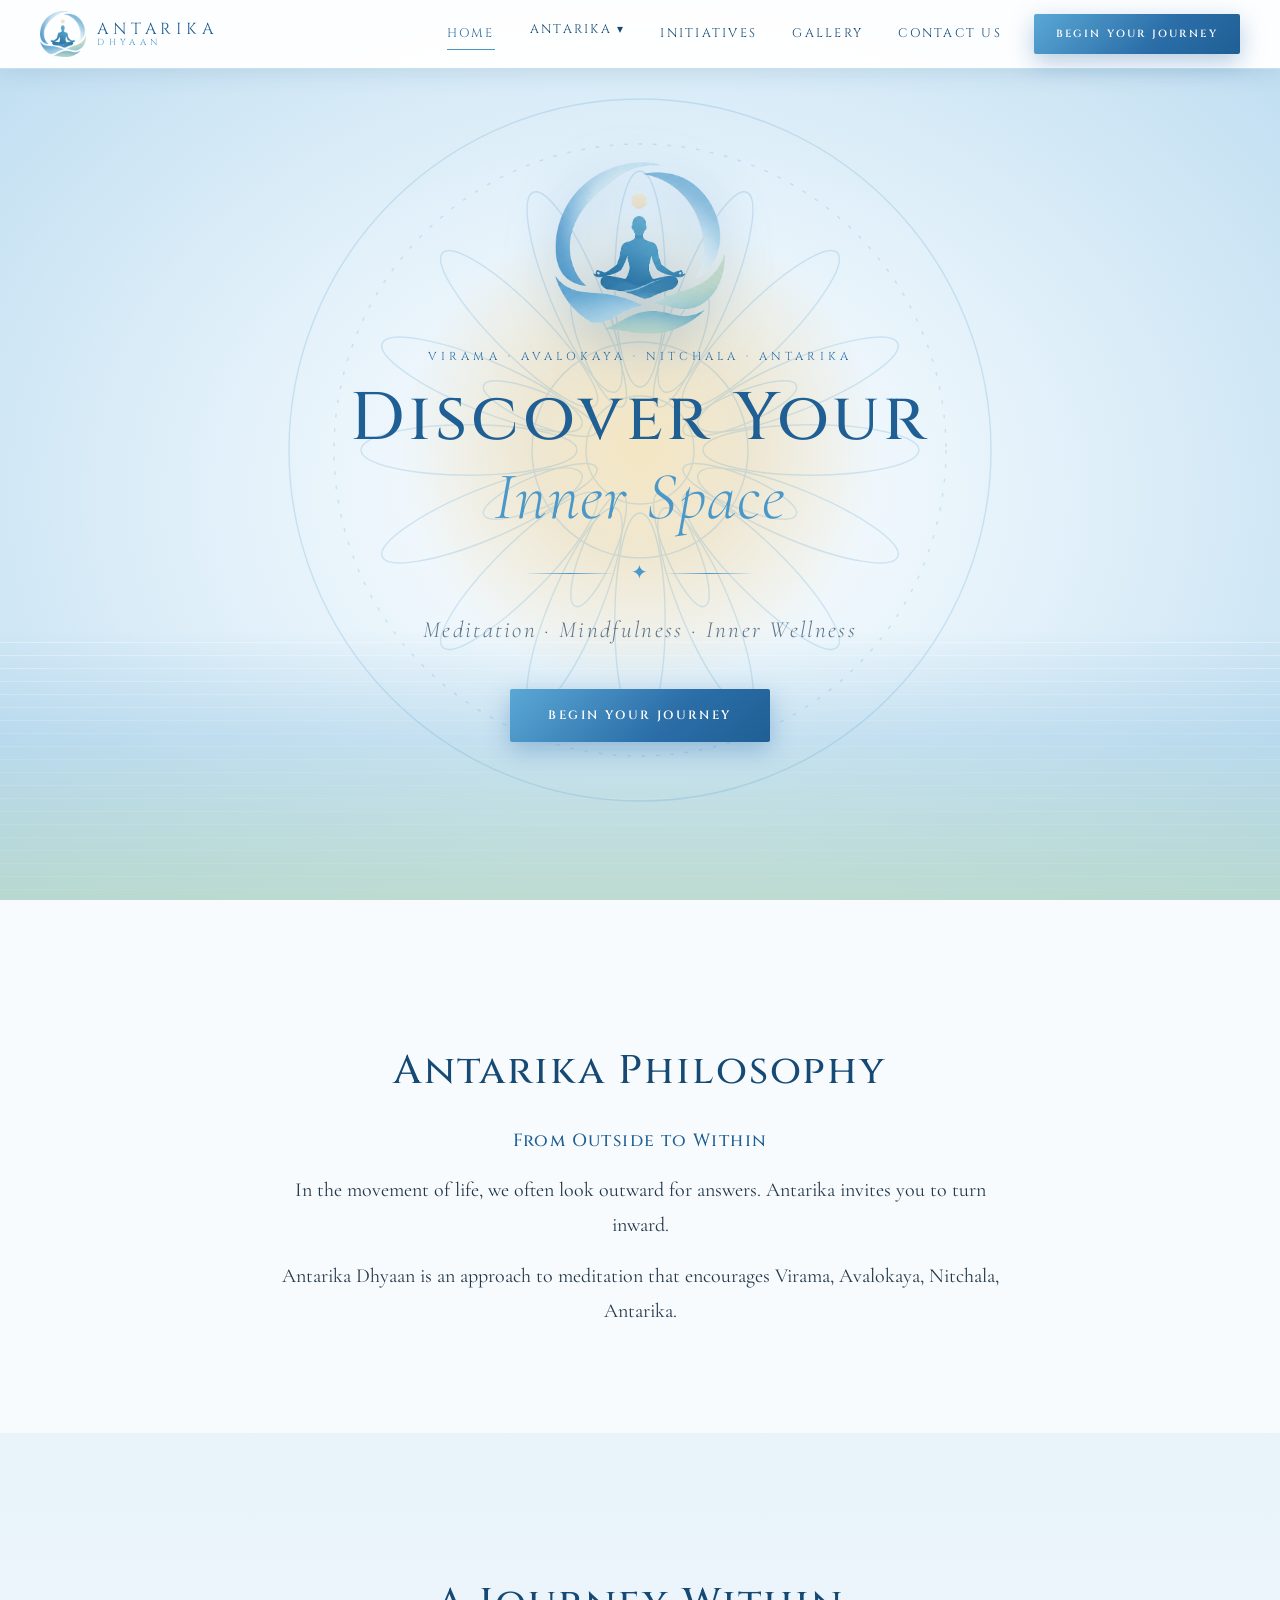
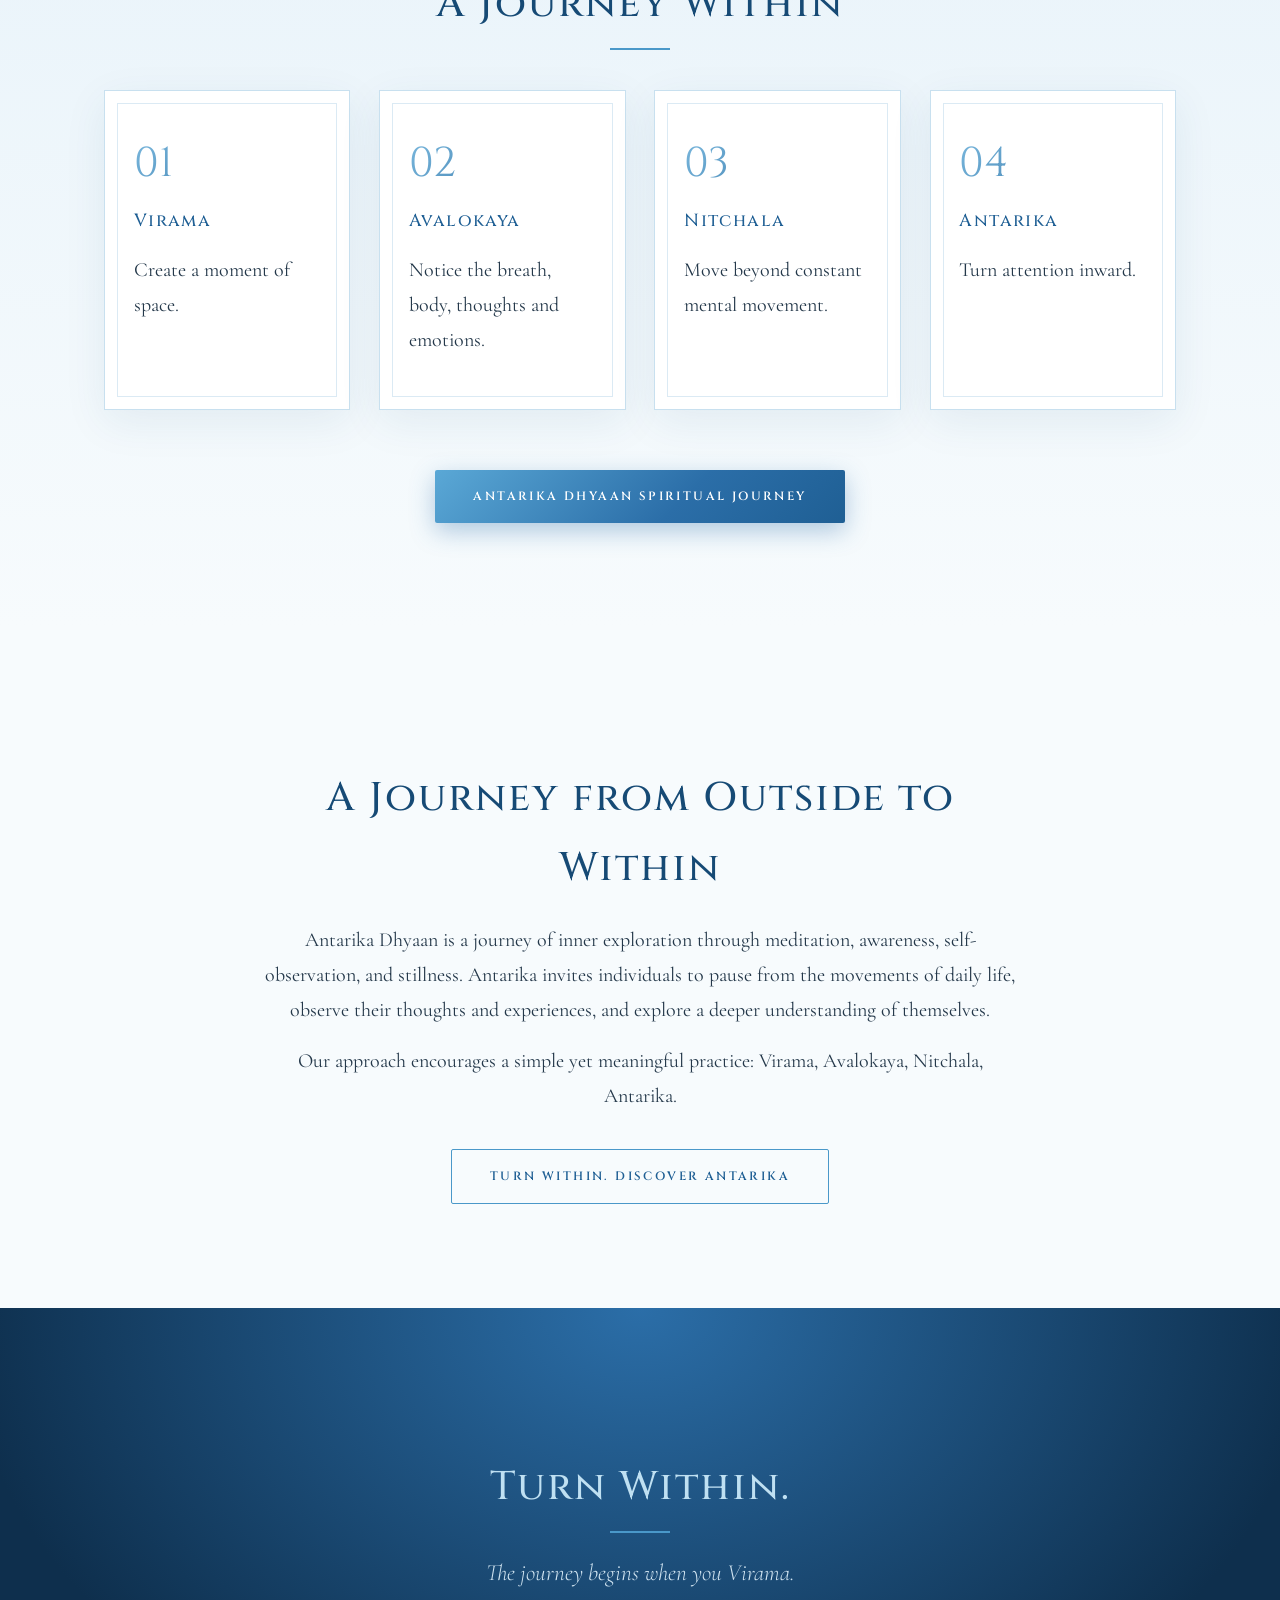
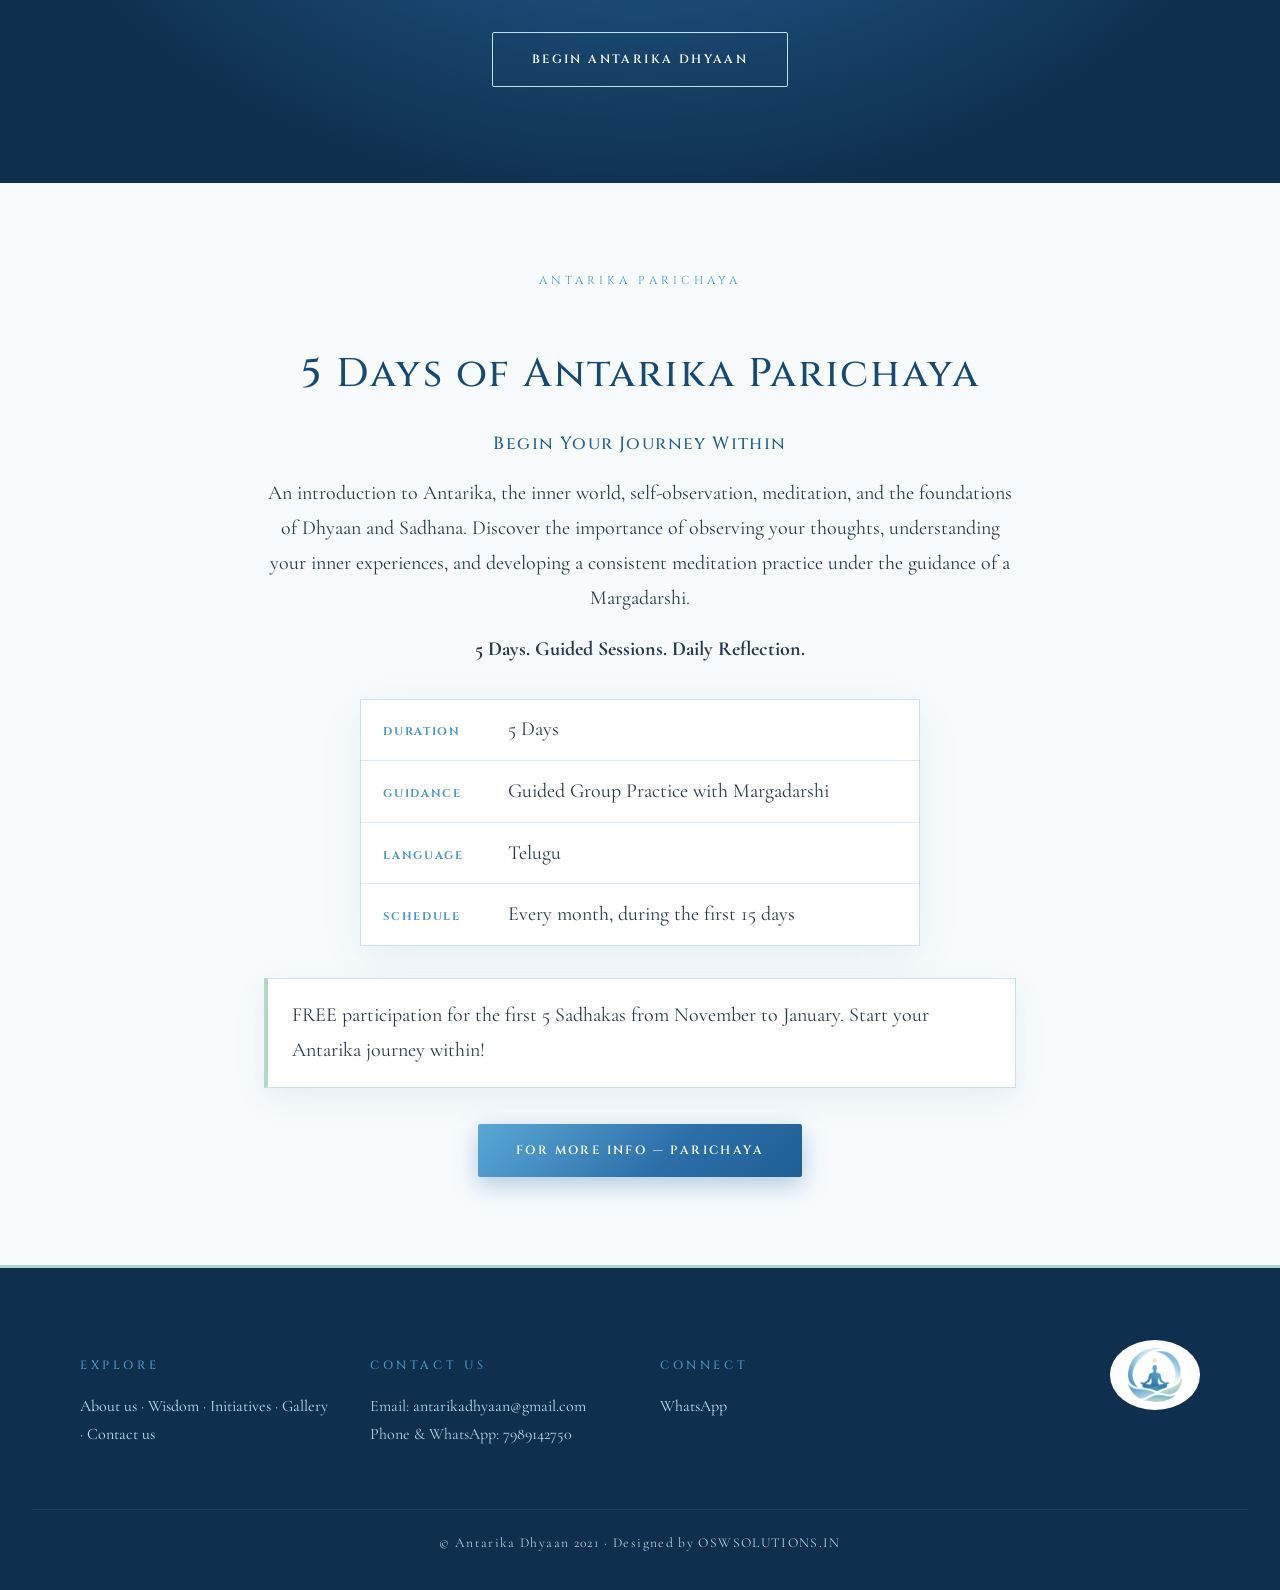
==== index.html @ 7d554361 "Add Antarika site Co-Authored-By: Claude Sonnet 5.5 <noreply@anthropic.com>" ====
<!doctype html><html lang="en"><head><meta charset="utf-8"><meta name="viewport" content="width=device-width,initial-scale=1"><title>Antarika Dhyaan — Turn Within</title><meta name="description" content="Antarika Dhyaan — a journey from outside to within through meditation, awareness and stillness."><link rel="preconnect" href="https://fonts.googleapis.com"><link href="https://fonts.googleapis.com/css2?family=Cinzel:wght@400;500;600&family=Cormorant+Garamond:ital,wght@0,300;0,400;0,500;1,400&family=Inter:wght@300;400;500&display=swap" rel="stylesheet"><link rel="stylesheet" href="style.css"><link rel="icon" type="image/png" href="logo-mark.png"></head><body class="home"><header class="site"><a class="brand" href="index.html"><img class="logo" src="logo-mark.png" alt="Antarika logo"><span>ANTARIKA<small>DHYAAN</small></span></a>
<button class="burger" aria-label="Menu" onclick="document.body.classList.toggle('open')">☰</button>
<nav><a href="index.html" class="on">Home</a><div class="dd"><a href="about.html">Antarika ▾</a><div class="menu"><a href="about.html">About us</a><a href="wisdom.html">Wisdom</a><a href="parichaya.html">Parichaya</a></div></div><a href="initiatives.html">Initiatives</a><a href="gallery.html">Gallery</a><a href="contact.html">Contact us</a></nav>
<a class="btn small" href="contact.html">Begin Your Journey</a></header><main>
<section class="hero"><div class="stars"></div><svg class="mandala" viewBox="0 0 400 400" aria-hidden="true"><g fill="none" stroke="currentColor" stroke-width=".8"><circle cx="200" cy="200" r="195"/><circle cx="200" cy="200" r="170" stroke-dasharray="2 6"/><circle cx="200" cy="200" r="60"/><circle cx="200" cy="200" r="30"/><ellipse cx="200" cy="105" rx="14" ry="60" transform="rotate(0 200 200)"/><ellipse cx="200" cy="105" rx="14" ry="60" transform="rotate(22.5 200 200)"/><ellipse cx="200" cy="105" rx="14" ry="60" transform="rotate(45 200 200)"/><ellipse cx="200" cy="105" rx="14" ry="60" transform="rotate(67.5 200 200)"/><ellipse cx="200" cy="105" rx="14" ry="60" transform="rotate(90 200 200)"/><ellipse cx="200" cy="105" rx="14" ry="60" transform="rotate(112.5 200 200)"/><ellipse cx="200" cy="105" rx="14" ry="60" transform="rotate(135 200 200)"/><ellipse cx="200" cy="105" rx="14" ry="60" transform="rotate(157.5 200 200)"/><ellipse cx="200" cy="105" rx="14" ry="60" transform="rotate(180 200 200)"/><ellipse cx="200" cy="105" rx="14" ry="60" transform="rotate(202.5 200 200)"/><ellipse cx="200" cy="105" rx="14" ry="60" transform="rotate(225 200 200)"/><ellipse cx="200" cy="105" rx="14" ry="60" transform="rotate(247.5 200 200)"/><ellipse cx="200" cy="105" rx="14" ry="60" transform="rotate(270 200 200)"/><ellipse cx="200" cy="105" rx="14" ry="60" transform="rotate(292.5 200 200)"/><ellipse cx="200" cy="105" rx="14" ry="60" transform="rotate(315 200 200)"/><ellipse cx="200" cy="105" rx="14" ry="60" transform="rotate(337.5 200 200)"/><ellipse cx="200" cy="140" rx="9" ry="34" transform="rotate(22.5 200 200)"/><ellipse cx="200" cy="140" rx="9" ry="34" transform="rotate(67.5 200 200)"/><ellipse cx="200" cy="140" rx="9" ry="34" transform="rotate(112.5 200 200)"/><ellipse cx="200" cy="140" rx="9" ry="34" transform="rotate(157.5 200 200)"/><ellipse cx="200" cy="140" rx="9" ry="34" transform="rotate(202.5 200 200)"/><ellipse cx="200" cy="140" rx="9" ry="34" transform="rotate(247.5 200 200)"/><ellipse cx="200" cy="140" rx="9" ry="34" transform="rotate(292.5 200 200)"/><ellipse cx="200" cy="140" rx="9" ry="34" transform="rotate(337.5 200 200)"/></g></svg><div class="sun"></div><div class="water"></div>
<div class="inner"><img class="hero-logo" src="logo-mark.png" alt="Antarika"><p class="eyebrow">Virama · Avalokaya · Nitchala · Antarika</p><h1>Discover Your<br><em>Inner Space</em></h1><div class="orn"><i></i><b>✦</b><i></i></div><p class="lead">Meditation · Mindfulness · Inner Wellness</p><a class="btn" href="contact.html">Begin Your Journey</a></div></section>
<section class="wrap narrow center"><h2>Antarika Philosophy</h2><h3>From Outside to Within</h3><p>In the movement of life, we often look outward for answers. Antarika invites you to turn inward.</p><p>Antarika Dhyaan is an approach to meditation that encourages Virama, Avalokaya, Nitchala, Antarika.</p></section>
<section class="band"><div class="wrap"><h2 class="center">A Journey Within</h2><div class="steps">
<div><span>01</span><h3>Virama</h3><p>Create a moment of space.</p></div><div><span>02</span><h3>Avalokaya</h3><p>Notice the breath, body, thoughts and emotions.</p></div><div><span>03</span><h3>Nitchala</h3><p>Move beyond constant mental movement.</p></div><div><span>04</span><h3>Antarika</h3><p>Turn attention inward.</p></div></div>
<p class="center"><a class="btn" href="initiatives.html">Antarika Dhyaan Spiritual Journey</a></p></div></section>
<section class="wrap narrow center"><h2>A Journey from Outside to Within</h2><p>Antarika Dhyaan is a journey of inner exploration through meditation, awareness, self-observation, and stillness. Antarika invites individuals to pause from the movements of daily life, observe their thoughts and experiences, and explore a deeper understanding of themselves.</p><p>Our approach encourages a simple yet meaningful practice: Virama, Avalokaya, Nitchala, Antarika.</p><p><a class="btn ghost" href="about.html">Turn Within. Discover Antarika</a></p></section>
<section class="band dark center"><div class="wrap narrow"><h2>Turn Within.</h2><p class="lead">The journey begins when you Virama.</p><a class="btn light" href="initiatives.html">Begin Antarika Dhyaan</a></div></section>
<section class="wrap narrow center"><p class="eyebrow">Antarika Parichaya</p><h2>5 Days of Antarika Parichaya</h2><h3>Begin Your Journey Within</h3><p>An introduction to Antarika, the inner world, self-observation, meditation, and the foundations of Dhyaan and Sadhana. Discover the importance of observing your thoughts, understanding your inner experiences, and developing a consistent meditation practice under the guidance of a Margadarshi.</p>
<p><strong>5 Days. Guided Sessions. Daily Reflection.</strong></p>
<ul class="facts"><li><b>Duration</b> 5 Days</li><li><b>Guidance</b> Guided Group Practice with Margadarshi</li><li><b>Language</b> Telugu</li><li><b>Schedule</b> Every month, during the first 15 days</li></ul>
<p class="note">FREE participation for the first 5 Sadhakas from November to January. Start your Antarika journey within!</p><a class="btn" href="parichaya.html">For more info — Parichaya</a></section></main><footer><div class="fcols"><div><h4>Explore</h4><p><a href="about.html">About us</a> · <a href="wisdom.html">Wisdom</a> · <a href="initiatives.html">Initiatives</a> · <a href="gallery.html">Gallery</a> · <a href="contact.html">Contact us</a></p></div>
<div><h4>Contact us</h4><p>Email: <a href="mailto:antarikadhyaan@gmail.com">antarikadhyaan@gmail.com</a><br>Phone &amp; WhatsApp: <a href="tel:+917989142750">7989142750</a></p></div>
<div><h4>Connect</h4><p><a href="https://wa.me/917989142750" target="_blank" rel="noopener">WhatsApp</a></p></div>
<div class="flogo"><img class="logo" src="logo-mark.png" alt="Antarika logo"></div></div>
<p class="copy">© Antarika Dhyaan 2021 · Designed by OSWSOLUTIONS.IN</p></footer><script>const io=new IntersectionObserver(e=>e.forEach(x=>{if(x.isIntersecting){x.target.classList.add("in");io.unobserve(x.target)}}),{threshold:.12});document.querySelectorAll("main section:not(.hero):not(.banner) > *, .wrap > .cards > div, .steps > div, .cards > div").forEach((el,i)=>{el.classList.add("rv");io.observe(el)});addEventListener("scroll",()=>document.body.classList.toggle("scrolled",scrollY>40),{passive:true});</script></body></html>
---- style.css ----
:root{--night:#0e2f4d;--indigo:#164a75;--plum:#2b6ea8;--gold:#4a98c9;--gold2:#bfe0f2;--cream:#f7fbfd;--paper:#e8f3fa;--ink:#24384a;--mute:#5d7487;--line:rgba(74,152,201,.3)}
*{box-sizing:border-box}html{scroll-behavior:smooth}
body{margin:0;font-family:'Cormorant Garamond',Georgia,serif;font-size:20px;line-height:1.75;color:var(--ink);background:var(--cream)}
h1,h2,h3,h4,.eyebrow,.btn,nav,.brand,label,.stage,footer h4{font-family:'Cinzel',Georgia,serif}
h1{font-size:clamp(2.2rem,5.5vw,4.2rem);font-weight:500;letter-spacing:.06em;line-height:1.15;margin:.2em 0 .3em}
h1 em{font-family:'Cormorant Garamond',serif;font-style:italic;font-weight:300;color:var(--gold2);letter-spacing:.02em}
h2{font-size:clamp(1.6rem,3.5vw,2.5rem);font-weight:500;letter-spacing:.05em;margin:1.2em 0 .5em;color:var(--indigo)}
h3{font-size:1.1rem;font-weight:500;letter-spacing:.08em;color:#1f5f94;margin:.4em 0}
a{color:#1f5f94}p{margin:.8em 0}
.wrap{max-width:1120px;margin:0 auto;padding:5.5rem 1.5rem}.narrow{max-width:800px}.center{text-align:center}
.band{background:linear-gradient(180deg,var(--paper),var(--cream))}
.dark{background:radial-gradient(ellipse at 50% 0,var(--plum),var(--night) 70%);color:#e3f0f8;position:relative;overflow:hidden}
.dark h2{color:var(--gold2)}.dark a:not(.btn){color:var(--gold2)}
.eyebrow{text-transform:uppercase;letter-spacing:.35em;font-size:.72rem;color:var(--gold);margin:0}
.lead{font-size:1.45rem;font-weight:300;font-style:italic;color:var(--mute)}.dark .lead{color:#cfe3f0}
.note{background:#fff;padding:1.2rem 1.5rem;border:1px solid var(--line);border-left:4px solid var(--gold);text-align:left;box-shadow:0 10px 30px rgba(22,74,117,.08)}
.mantra{text-align:center;font-size:1.8rem;font-style:italic;color:#1f5f94;margin:2.5rem 0;position:relative}
.mantra:before,.mantra:after{content:"";display:block;width:80px;height:1px;background:var(--gold);margin:1rem auto}
.orn{display:flex;align-items:center;justify-content:center;gap:1rem;color:var(--gold);margin:1.2rem 0}.orn i{width:90px;height:1px;background:linear-gradient(90deg,transparent,var(--gold),transparent)}.orn b{font-weight:400}
/* header */
header.site{position:fixed;top:0;left:0;right:0;z-index:20;display:flex;align-items:center;gap:2rem;padding:1.2rem 2.5rem;background:linear-gradient(rgba(14,47,77,.85),transparent);transition:.3s}
body.scrolled header.site{background:rgba(14,47,77,.96);padding:.7rem 2.5rem;box-shadow:0 4px 30px rgba(0,0,0,.3);border-bottom:1px solid var(--line)}
.brand{display:flex;align-items:center;gap:.7rem;text-decoration:none;color:var(--gold2);letter-spacing:.3em;font-size:1rem;line-height:1.1}.brand small{display:block;font-size:.55rem;letter-spacing:.5em;color:var(--gold)}
.logo{width:40px;height:40px;color:var(--gold)}
header nav{display:flex;gap:2.2rem;margin-left:auto;font-size:.78rem}
header nav a{color:#e3f0f8;text-decoration:none;letter-spacing:.18em;text-transform:uppercase;padding:.3rem 0;position:relative}
header nav>a:after,.dd>a:after{content:"";position:absolute;left:0;bottom:0;width:0;height:1px;background:var(--gold);transition:.3s}
header nav a:hover:after,header nav a.on:after{width:100%}header nav a:hover,header nav a.on{color:var(--gold2)}
.dd{position:relative}.dd .menu{display:none;position:absolute;top:100%;left:-1.2rem;background:rgba(14,47,77,.97);border:1px solid var(--line);padding:.8rem 1.4rem;min-width:180px}
.dd:hover .menu{display:block}.dd .menu a{display:block;padding:.45rem 0}
.burger{display:none;margin-left:auto;background:none;border:0;font-size:1.7rem;cursor:pointer;color:var(--gold)}
.btn{display:inline-block;background:linear-gradient(135deg,var(--gold2),var(--gold) 55%,#2b6ea8);color:var(--night)!important;padding:1rem 2.4rem;text-decoration:none;letter-spacing:.2em;text-transform:uppercase;font-size:.75rem;font-weight:600;border:0;cursor:pointer;margin-top:1.2rem;border-radius:2px;box-shadow:0 8px 25px rgba(74,152,201,.3);transition:.3s}
.btn:hover{transform:translateY(-3px);box-shadow:0 14px 35px rgba(74,152,201,.5)}.btn.small{padding:.7rem 1.4rem;margin:0;font-size:.65rem}
.btn.ghost{background:transparent;color:#1f5f94!important;border:1px solid var(--gold);box-shadow:none}.btn.ghost:hover{background:var(--gold);color:var(--night)!important}
.btn.light{background:transparent;color:var(--gold2)!important;border:1px solid var(--gold2);box-shadow:none}.btn.light:hover{background:var(--gold2);color:var(--night)!important}
/* hero + banner */
.hero,.banner{position:relative;overflow:hidden;color:#ffffff;text-align:center;background:radial-gradient(ellipse at 50% 70%,#2b6ea8 0,var(--indigo) 40%,var(--night) 85%)}
.hero{min-height:100vh;display:flex;align-items:center;justify-content:center}
.banner{padding:11rem 1.5rem 5rem}
.mandala{position:absolute;left:50%;top:50%;width:min(900px,140vw);margin:calc(min(900px,140vw)/-2) 0 0 calc(min(900px,140vw)/-2);color:var(--gold);opacity:.22;animation:spin 140s linear infinite}
.hero .mandala{top:46%;z-index:1}.hero .sun,.hero .water{z-index:0}.hero .sil{z-index:2}.hero .inner{z-index:3}.banner .mandala{width:640px;margin:-320px 0 0 -320px;opacity:.18}
@keyframes spin{to{transform:rotate(360deg)}}
.stars{position:absolute;inset:0;background-image:radial-gradient(1.5px 1.5px at 12% 20%,#fff,transparent),radial-gradient(1px 1px at 30% 70%,#fff9,transparent),radial-gradient(1.5px 1.5px at 55% 12%,#fff,transparent),radial-gradient(1px 1px at 72% 35%,#fff9,transparent),radial-gradient(1.5px 1.5px at 88% 62%,#fff,transparent),radial-gradient(1px 1px at 20% 45%,#fff8,transparent),radial-gradient(1px 1px at 92% 15%,#fff,transparent),radial-gradient(1px 1px at 45% 85%,#fff8,transparent),radial-gradient(1.5px 1.5px at 8% 82%,#fff9,transparent);animation:tw 5s ease-in-out infinite alternate}
@keyframes tw{from{opacity:.4}to{opacity:1}}
.sun{position:absolute;left:50%;top:60%;width:520px;height:520px;margin-left:-260px;border-radius:50%;background:radial-gradient(circle,#ffe2a0 0,#f0a64a 22%,rgba(217,120,60,.35) 45%,transparent 68%);animation:pulse 7s ease-in-out infinite alternate}
@keyframes pulse{from{transform:scale(.92);opacity:.8}to{transform:scale(1.08);opacity:1}}
.water{position:absolute;inset:70% 0 0;background:linear-gradient(transparent,#0e2f4dcc 85%),repeating-linear-gradient(#0000 0 12px,#f3d58a22 12px 13px);}
.sil{position:absolute;left:50%;bottom:20%;width:170px;margin-left:-85px;fill:var(--night);filter:drop-shadow(0 0 25px rgba(243,213,138,.5))}
.hero .inner{position:relative;padding:6rem 1.5rem 12rem;max-width:900px;animation:rise 1.4s ease both}
@keyframes rise{from{opacity:0;transform:translateY(30px)}to{opacity:1;transform:none}}
.hero .eyebrow{color:var(--gold2)}.hero .lead{color:#e6d8b8;letter-spacing:.1em}
.binner{position:relative;max-width:850px;margin:0 auto;animation:rise 1s ease both}.banner h1{color:var(--gold2)}
/* sections */
.steps,.cards{display:grid;gap:1.8rem;margin:2.5rem 0}.steps{grid-template-columns:repeat(auto-fit,minmax(220px,1fr))}
.steps>div,.cards>div{position:relative;background:#fff;padding:2.2rem 1.8rem;border:1px solid var(--line);text-align:left;box-shadow:0 12px 40px rgba(22,74,117,.08);transition:.4s}
.steps>div:before,.cards>div:before{content:"";position:absolute;left:12px;top:12px;right:12px;bottom:12px;border:1px solid rgba(74,152,201,.2);pointer-events:none}
.steps>div:hover,.cards>div:hover{transform:translateY(-8px);box-shadow:0 22px 50px rgba(22,74,117,.18);border-color:var(--gold)}
.steps span,.cards span{font-family:'Cinzel',serif;font-size:2.6rem;font-weight:400;background:linear-gradient(135deg,var(--gold2),#2b6ea8);-webkit-background-clip:text;background-clip:text;color:transparent}
.steps span{display:block}
.cards.three{grid-template-columns:repeat(auto-fit,minmax(280px,1fr))}
.stage{display:block;font-size:.7rem!important;letter-spacing:.25em;text-transform:uppercase;color:var(--gold)!important;background:none!important;-webkit-text-fill-color:currentColor;font-weight:500!important}
.sub{color:var(--mute);font-style:italic;margin-top:0}.sched{font-size:.95rem;color:#1f5f94;border-top:1px solid var(--line);padding-top:.8rem}
.facts{list-style:none;padding:0;text-align:left;max-width:560px;margin:2rem auto;background:#fff;border:1px solid var(--line);box-shadow:0 12px 40px rgba(22,74,117,.08)}
.facts li{padding:.8rem 1.4rem;border-bottom:1px solid rgba(74,152,201,.2)}.facts li:last-child{border:0}
.facts b{display:inline-block;min-width:120px;font-family:'Cinzel',serif;font-size:.7rem;text-transform:uppercase;letter-spacing:.15em;color:var(--gold)}
.dark h2:after,.band>.wrap>h2:after{content:"";display:block;width:60px;height:2px;background:var(--gold);margin:.6rem auto 0}
.dark .wrap{padding:6rem 1.5rem}
/* form */
form{margin-top:2.5rem;display:grid;gap:1.3rem;background:#fff;padding:2.5rem;border:1px solid var(--line);box-shadow:0 20px 60px rgba(22,74,117,.12)}
label{display:grid;gap:.4rem;font-size:.7rem;letter-spacing:.2em;text-transform:uppercase;color:#1f5f94}
input,select{font:inherit;font-size:1.1rem;padding:.8rem 1rem;border:1px solid #cfe0ec;background:var(--cream);color:var(--ink);transition:.3s}
input:focus,select:focus{outline:0;border-color:var(--gold);box-shadow:0 0 0 3px rgba(74,152,201,.25)}
/* footer */
footer{background:var(--night);color:#b9d3e4;padding:4.5rem 2rem 1.5rem;font-size:1rem;border-top:2px solid var(--gold)}
footer a{color:var(--gold2);text-decoration:none}footer a:hover{text-decoration:underline}footer h4{color:var(--gold);letter-spacing:.3em;text-transform:uppercase;font-weight:500;font-size:.75rem}
.fcols{max-width:1120px;margin:0 auto;display:grid;grid-template-columns:repeat(auto-fit,minmax(210px,1fr));gap:2.5rem}
.flogo{text-align:right}.flogo .logo{width:70px;height:70px}
.copy{text-align:center;margin-top:3rem;border-top:1px solid rgba(74,152,201,.2);padding-top:1.3rem;font-size:.85rem;letter-spacing:.1em}
/* reveal */
.rv{opacity:0;transform:translateY(28px);transition:opacity .9s ease,transform .9s ease}.rv.in{opacity:1;transform:none}
.steps>div.rv:nth-child(2),.cards>div.rv:nth-child(2){transition-delay:.12s}.steps>div.rv:nth-child(3),.cards>div.rv:nth-child(3){transition-delay:.24s}.steps>div.rv:nth-child(4){transition-delay:.36s}
@media(prefers-reduced-motion:reduce){.rv{opacity:1;transform:none;transition:none}.mandala,.sun,.stars{animation:none}}
@media(max-width:900px){
 body{font-size:18px}header.site,body.scrolled header.site{flex-wrap:wrap;padding:.8rem 1.2rem}.burger{display:block}
 header nav,header .btn.small{display:none;width:100%}
 body.open header.site{background:rgba(14,47,77,.98)}
 body.open header nav{display:flex;flex-direction:column;gap:.7rem;margin:0;padding:1rem 0}body.open header .btn.small{display:inline-block;width:auto}
 .dd .menu{display:block;position:static;border:0;padding:0 0 0 1rem;background:none}
 .flogo{text-align:left}.wrap{padding:4rem 1.2rem}.sun{width:360px;height:360px;margin-left:-180px}.banner{padding:9rem 1.2rem 3.5rem}
}

/* logo-colour theme overrides */
header.site,body.scrolled header.site{background:rgba(255,255,255,.96);box-shadow:0 2px 24px rgba(22,74,117,.12);padding:.7rem 2.5rem;border-bottom:1px solid var(--line)}
header nav a{color:var(--indigo)}header nav a:hover,header nav a.on{color:#2b6ea8}
.brand{color:#1f5f94}.brand small{color:#4a98c9}.logo{width:46px;height:auto;max-height:46px;object-fit:contain}
.dd .menu{background:#fff}
.btn{color:#fff!important;background:linear-gradient(135deg,#5aa8d6,#2b6ea8 60%,#1f5f94);box-shadow:0 8px 25px rgba(43,110,168,.35)}
.btn.ghost{color:#1f5f94!important;background:transparent}.btn.ghost:hover{background:#2b6ea8;color:#fff!important}
.btn.light{color:#fff!important}.btn.light:hover{background:#fff;color:#164a75!important}
.hero{background:radial-gradient(ellipse at 50% 55%,#ffffff 0,#e3f1fa 45%,#bcdcf0 100%);color:var(--indigo)}
.hero .mandala{color:#4a98c9;opacity:.2}.hero .stars{display:none}
.hero .sun{background:radial-gradient(circle,#f3e6c4 0,rgba(232,217,180,.6) 30%,transparent 65%);top:52%}
.hero .water{background:linear-gradient(transparent,rgba(169,209,232,.55) 40%,rgba(180,214,196,.75)),repeating-linear-gradient(#0000 0 12px,#ffffff66 12px 13px)}
.hero .eyebrow{color:#2b6ea8}.hero h1{color:#1f5f94}.hero h1 em{color:#4a98c9}.hero .lead{color:#5d7487}
.hero-logo{position:relative;width:170px;height:auto;margin-bottom:.5rem;filter:drop-shadow(0 10px 25px rgba(43,110,168,.3))}
.hero .inner{padding:9rem 1.5rem 11rem}
.hero .btn{color:#fff!important}
.banner{background:radial-gradient(ellipse at 50% 80%,#2b6ea8 0,#164a75 45%,#0e2f4d 90%)}
.banner .eyebrow,.banner h1{color:#fff}.banner .orn{color:#bfe0f2}
.dark{background:radial-gradient(ellipse at 50% 0,#2b6ea8,#0e2f4d 75%)}
.sched{color:#1f5f94}
.note{border-left-color:#b4d6c4}
.flogo .logo{width:90px;max-height:90px;background:#fff;border-radius:50%;padding:8px}
footer{border-top:3px solid #b4d6c4}
.steps span,.cards span{background:linear-gradient(135deg,#7dbbe0,#1f5f94);-webkit-background-clip:text;background-clip:text}
@media(max-width:900px){header.site,body.scrolled header.site{padding:.6rem 1.2rem}body.open header.site{background:#fff}.hero-logo{width:130px}.hero .inner{padding-top:7rem}}

/* hero layout fix */
.hero{padding-top:84px}
.hero .mandala{width:min(720px,120vw);margin:0;left:50%;top:50%;transform:translate(-50%,-50%);animation:none}
.hero .mandala g{transform-origin:200px 200px;animation:spin 140s linear infinite}
.hero .sun{top:50%;margin-top:-260px}
.hero .inner{padding:3rem 1.5rem 8rem}
.hero-logo{display:block;margin:0 auto .8rem}
.banner .mandala{animation:none;left:50%;top:50%;margin:0;transform:translate(-50%,-50%)}
.banner .mandala g{transform-origin:200px 200px;animation:spin 140s linear infinite}
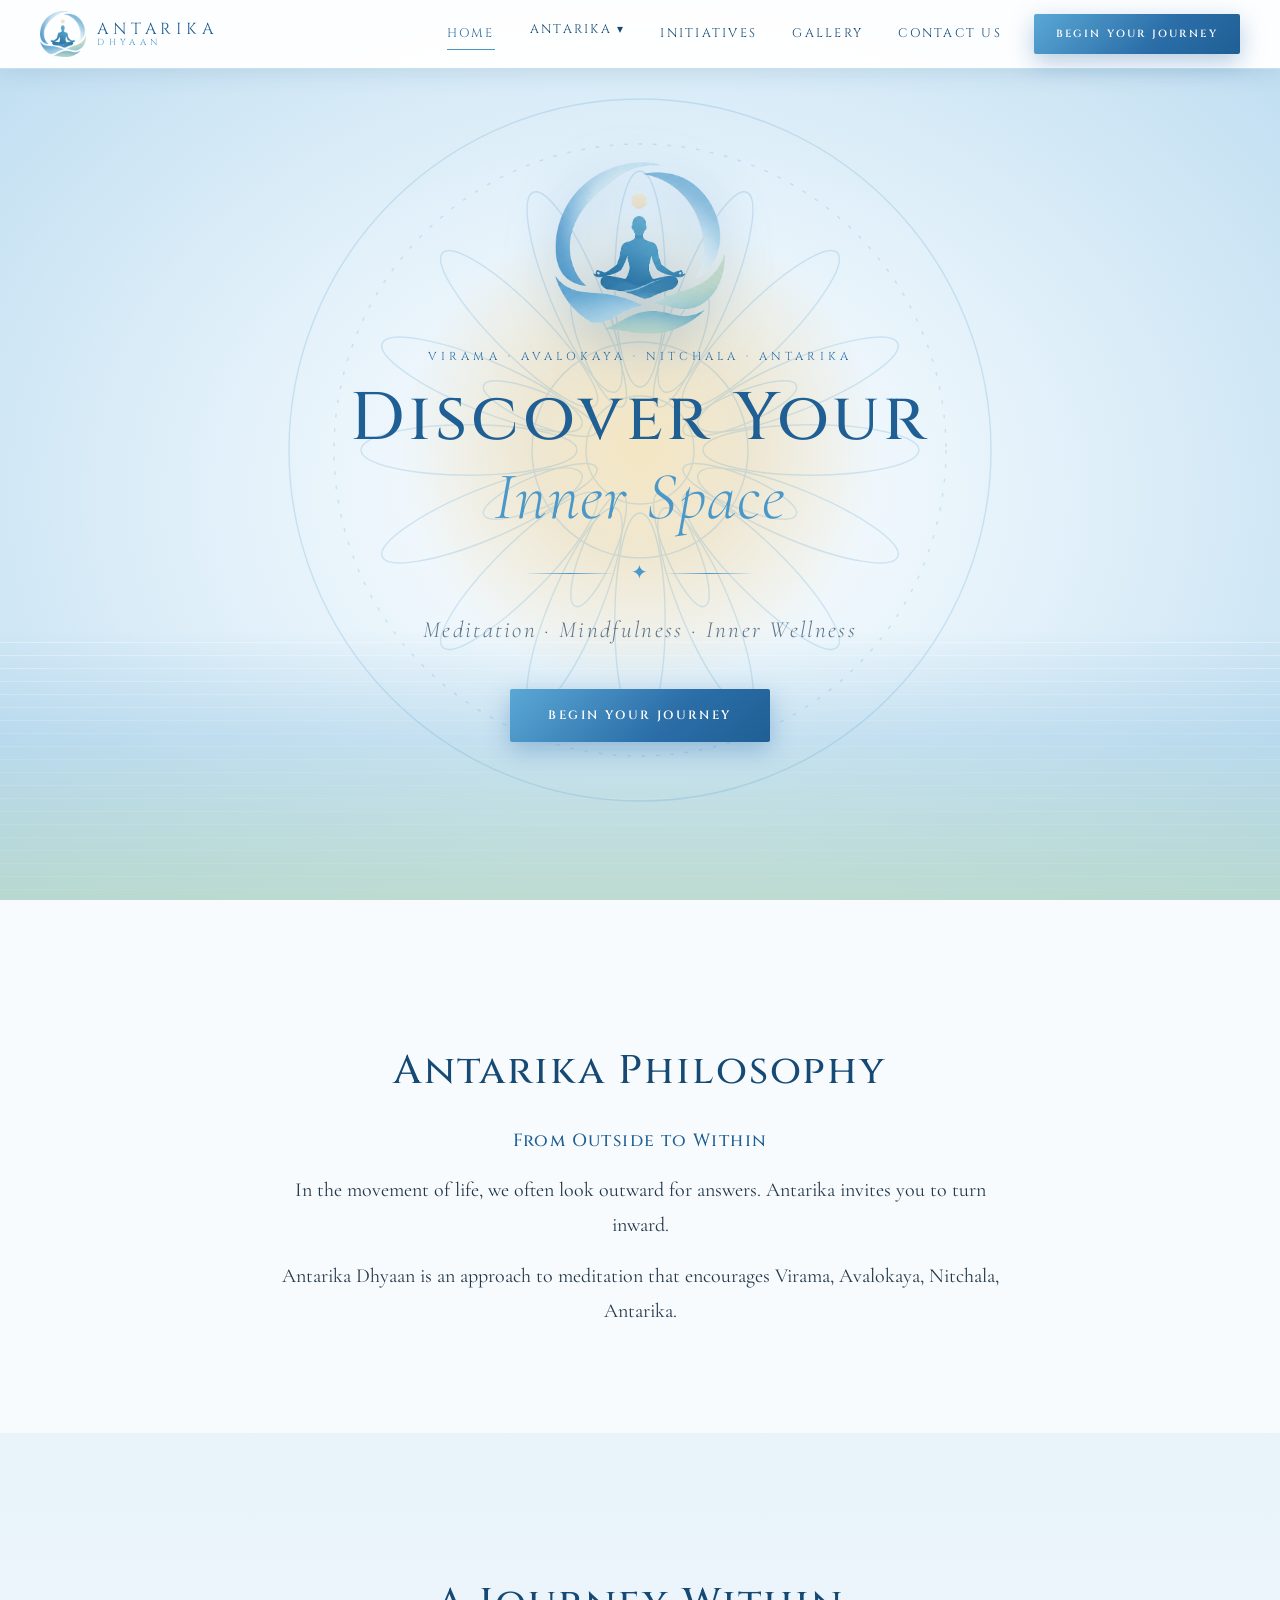
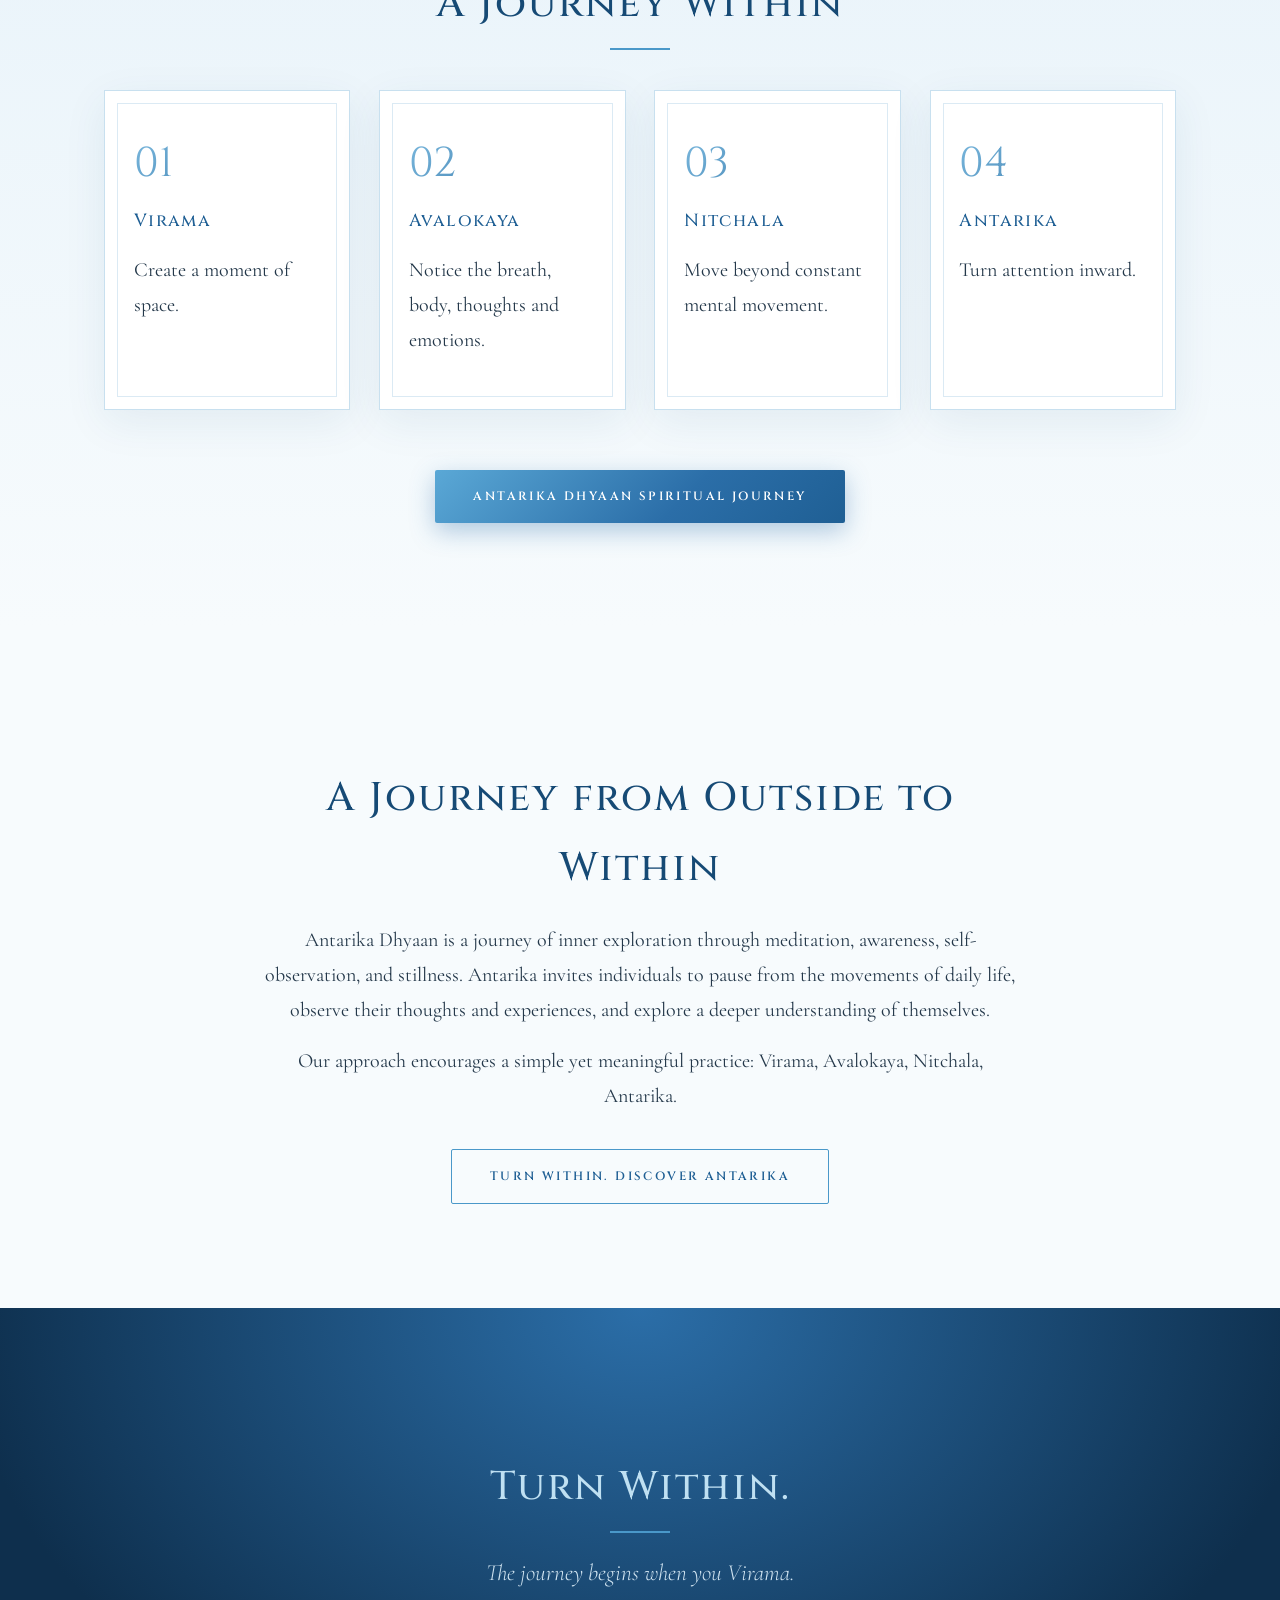
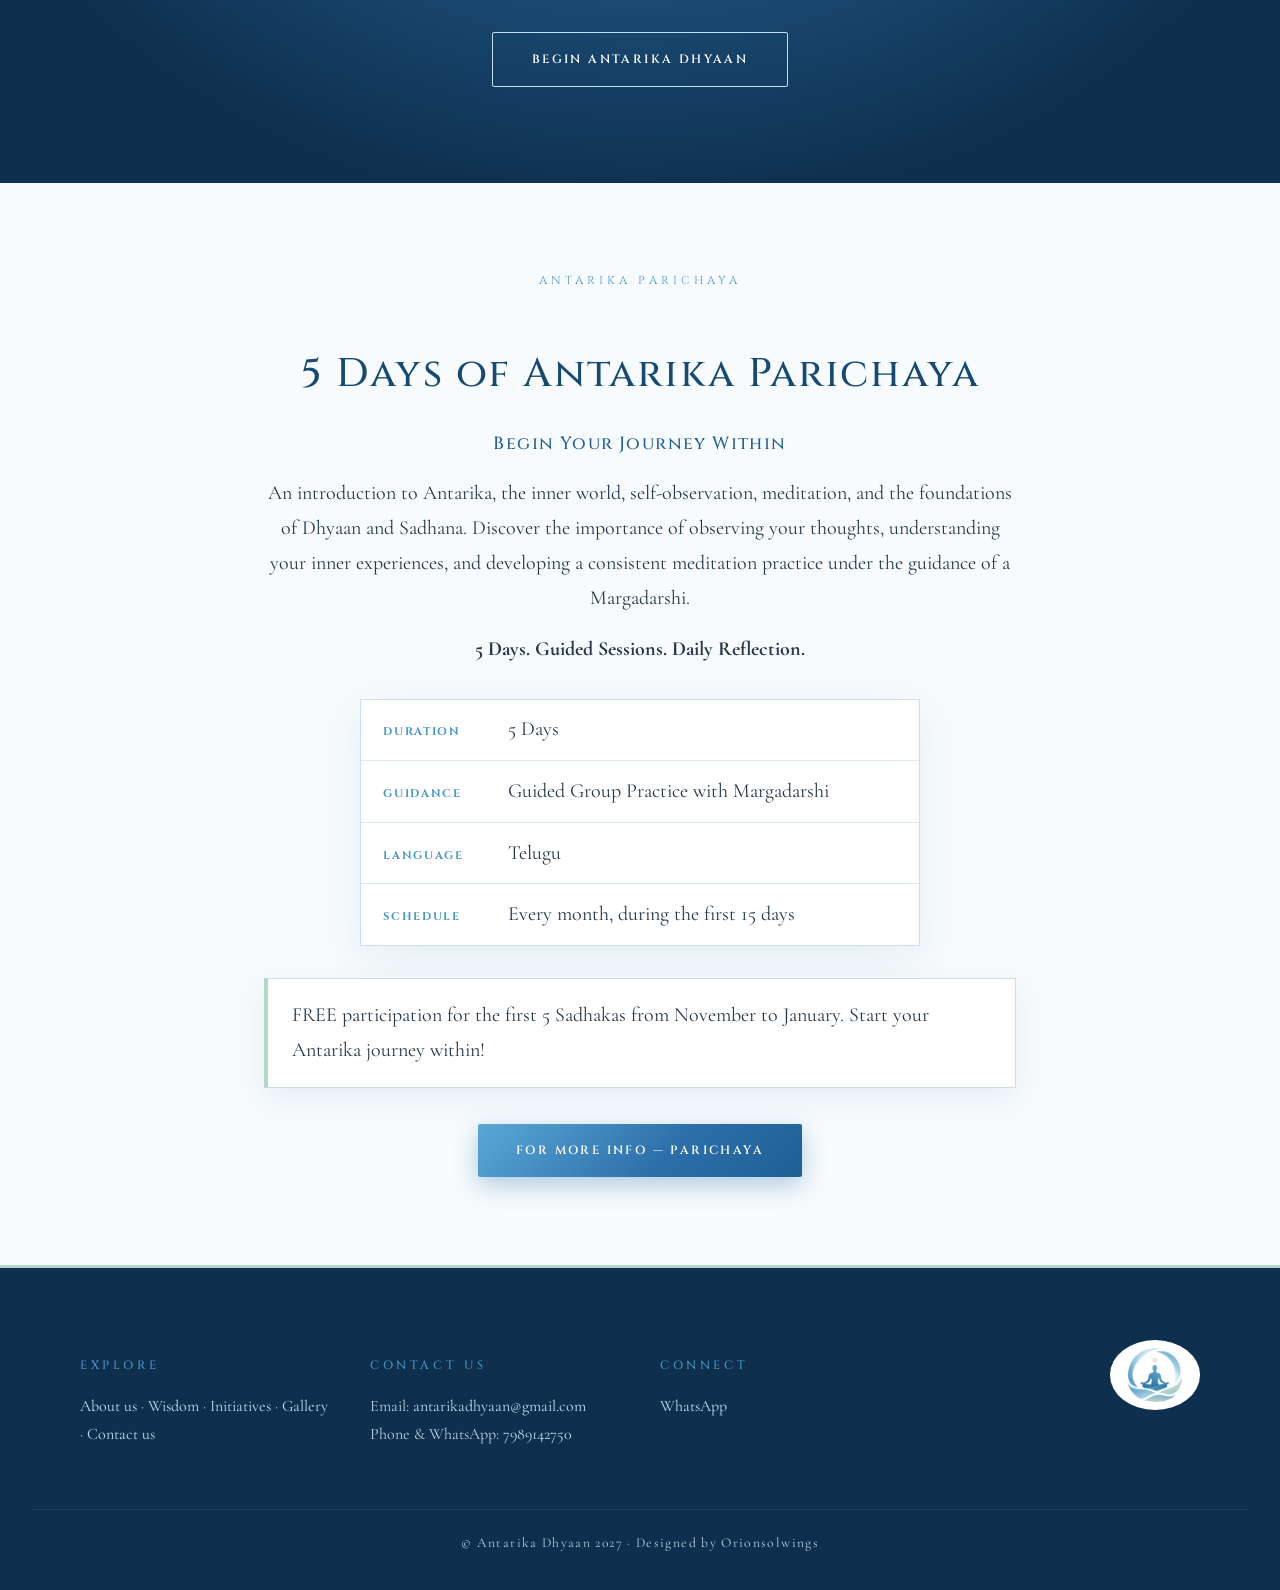
==== commit cdc5cd33: "Update credit and year, add SEO tags, robots.txt and sitemap Co-Authored-By: Claude Sonnet 5.5 <nore" ====
--- a/index.html
+++ b/index.html
@@ -1,4 +1,4 @@
-<!doctype html><html lang="en"><head><meta charset="utf-8"><meta name="viewport" content="width=device-width,initial-scale=1"><title>Antarika Dhyaan — Turn Within</title><meta name="description" content="Antarika Dhyaan — a journey from outside to within through meditation, awareness and stillness."><link rel="preconnect" href="https://fonts.googleapis.com"><link href="https://fonts.googleapis.com/css2?family=Cinzel:wght@400;500;600&family=Cormorant+Garamond:ital,wght@0,300;0,400;0,500;1,400&family=Inter:wght@300;400;500&display=swap" rel="stylesheet"><link rel="stylesheet" href="style.css"><link rel="icon" type="image/png" href="logo-mark.png"></head><body class="home"><header class="site"><a class="brand" href="index.html"><img class="logo" src="logo-mark.png" alt="Antarika logo"><span>ANTARIKA<small>DHYAAN</small></span></a>
+<!doctype html><html lang="en"><head><meta charset="utf-8"><meta name="viewport" content="width=device-width,initial-scale=1"><title>Antarika Dhyaan — Turn Within</title><meta name="description" content="Antarika Dhyaan — a journey from outside to within through meditation, awareness and stillness."><link rel="preconnect" href="https://fonts.googleapis.com"><link href="https://fonts.googleapis.com/css2?family=Cinzel:wght@400;500;600&family=Cormorant+Garamond:ital,wght@0,300;0,400;0,500;1,400&family=Inter:wght@300;400;500&display=swap" rel="stylesheet"><link rel="stylesheet" href="style.css"><link rel="canonical" href="https://antarikadhyaan.com/"><meta name="robots" content="index,follow"><meta name="theme-color" content="#ffffff"><meta property="og:type" content="website"><meta property="og:site_name" content="Antarika Dhyaan"><meta property="og:title" content="Antarika Dhyaan — Turn Within"><meta property="og:description" content="Antarika Dhyaan — a journey from outside to within through meditation, awareness and stillness."><meta property="og:url" content="https://antarikadhyaan.com/"><meta property="og:image" content="https://antarikadhyaan.com/logo-full.png"><meta name="twitter:card" content="summary"><link rel="icon" type="image/png" href="logo-mark.png"></head><body class="home"><header class="site"><a class="brand" href="index.html"><img class="logo" src="logo-mark.png" alt="Antarika logo"><span>ANTARIKA<small>DHYAAN</small></span></a>
 <button class="burger" aria-label="Menu" onclick="document.body.classList.toggle('open')">☰</button>
 <nav><a href="index.html" class="on">Home</a><div class="dd"><a href="about.html">Antarika ▾</a><div class="menu"><a href="about.html">About us</a><a href="wisdom.html">Wisdom</a><a href="parichaya.html">Parichaya</a></div></div><a href="initiatives.html">Initiatives</a><a href="gallery.html">Gallery</a><a href="contact.html">Contact us</a></nav>
 <a class="btn small" href="contact.html">Begin Your Journey</a></header><main>
@@ -17,4 +17,4 @@
 <div><h4>Contact us</h4><p>Email: <a href="mailto:antarikadhyaan@gmail.com">antarikadhyaan@gmail.com</a><br>Phone &amp; WhatsApp: <a href="tel:+917989142750">7989142750</a></p></div>
 <div><h4>Connect</h4><p><a href="https://wa.me/917989142750" target="_blank" rel="noopener">WhatsApp</a></p></div>
 <div class="flogo"><img class="logo" src="logo-mark.png" alt="Antarika logo"></div></div>
-<p class="copy">© Antarika Dhyaan 2021 · Designed by OSWSOLUTIONS.IN</p></footer><script>const io=new IntersectionObserver(e=>e.forEach(x=>{if(x.isIntersecting){x.target.classList.add("in");io.unobserve(x.target)}}),{threshold:.12});document.querySelectorAll("main section:not(.hero):not(.banner) > *, .wrap > .cards > div, .steps > div, .cards > div").forEach((el,i)=>{el.classList.add("rv");io.observe(el)});addEventListener("scroll",()=>document.body.classList.toggle("scrolled",scrollY>40),{passive:true});</script></body></html>+<p class="copy">© Antarika Dhyaan 2027 · Designed by Orionsolwings</p></footer><script>const io=new IntersectionObserver(e=>e.forEach(x=>{if(x.isIntersecting){x.target.classList.add("in");io.unobserve(x.target)}}),{threshold:.12});document.querySelectorAll("main section:not(.hero):not(.banner) > *, .wrap > .cards > div, .steps > div, .cards > div").forEach((el,i)=>{el.classList.add("rv");io.observe(el)});addEventListener("scroll",()=>document.body.classList.toggle("scrolled",scrollY>40),{passive:true});</script></body></html>
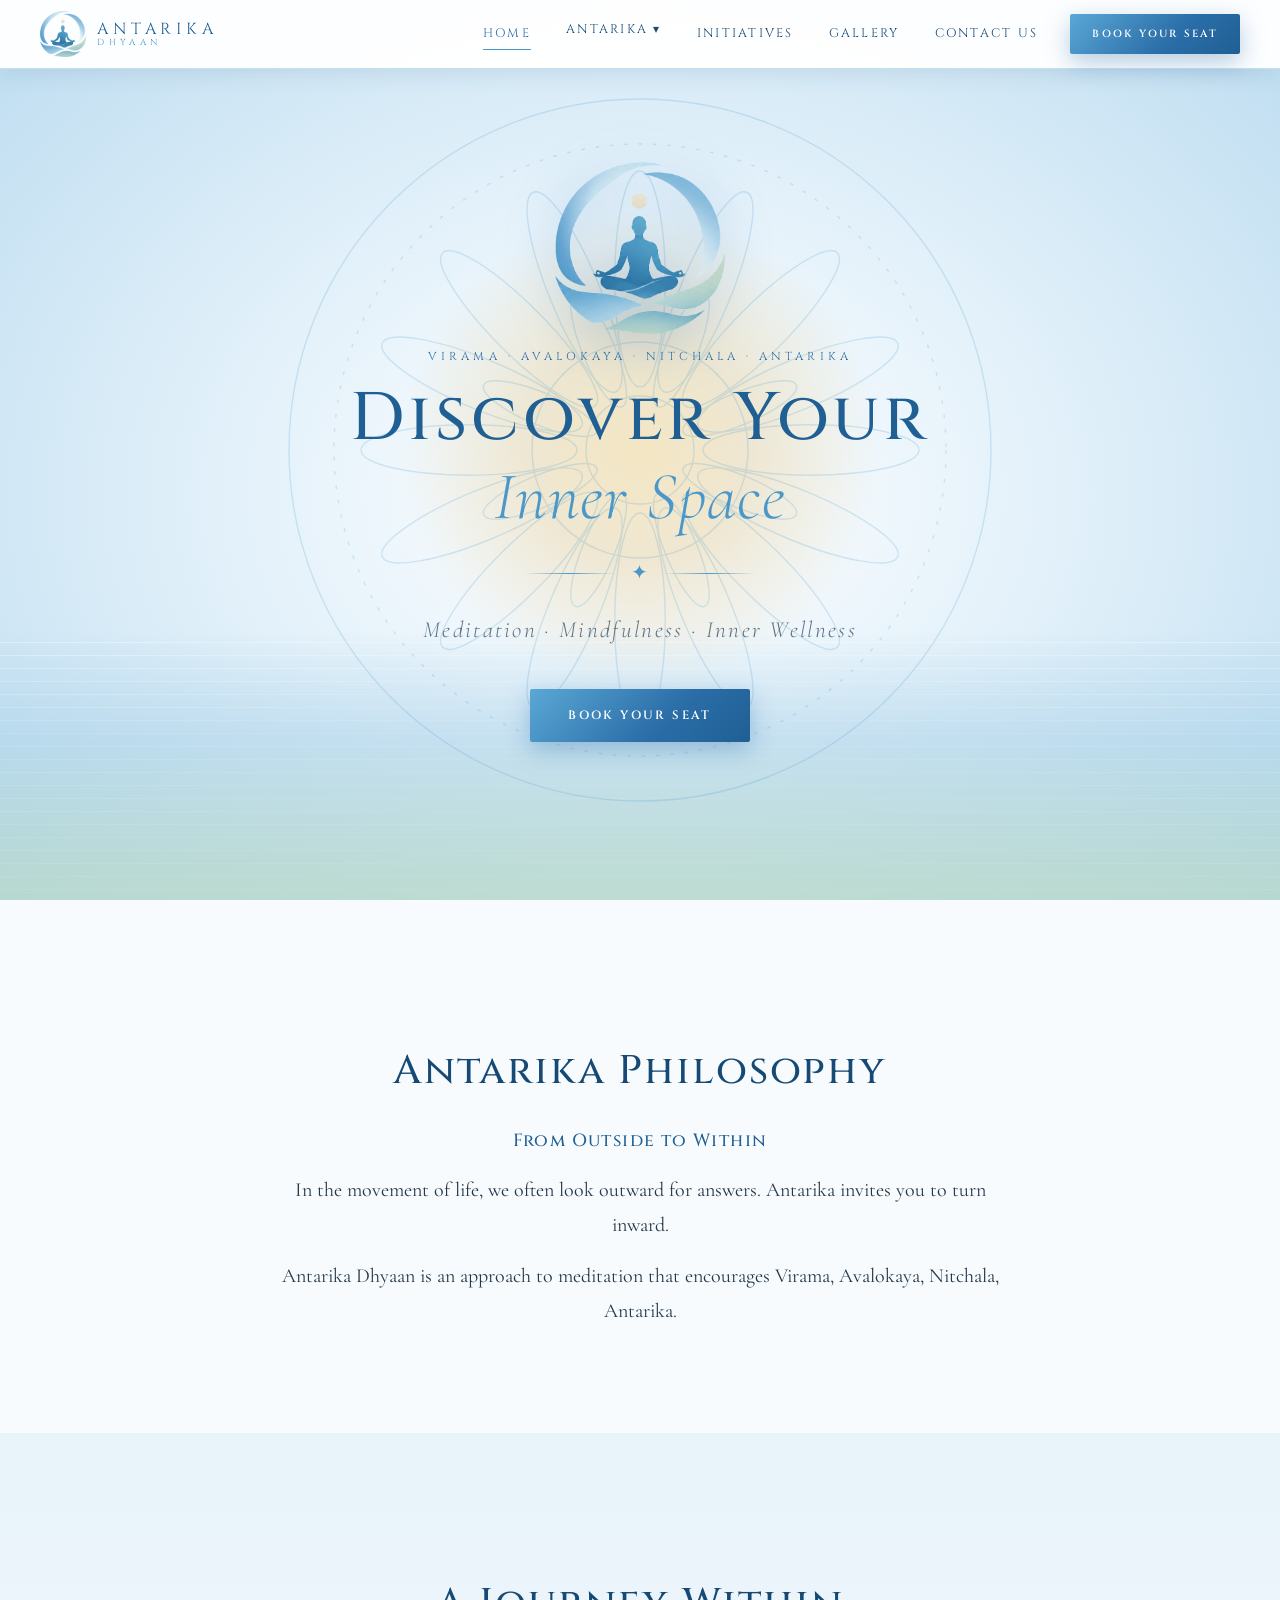
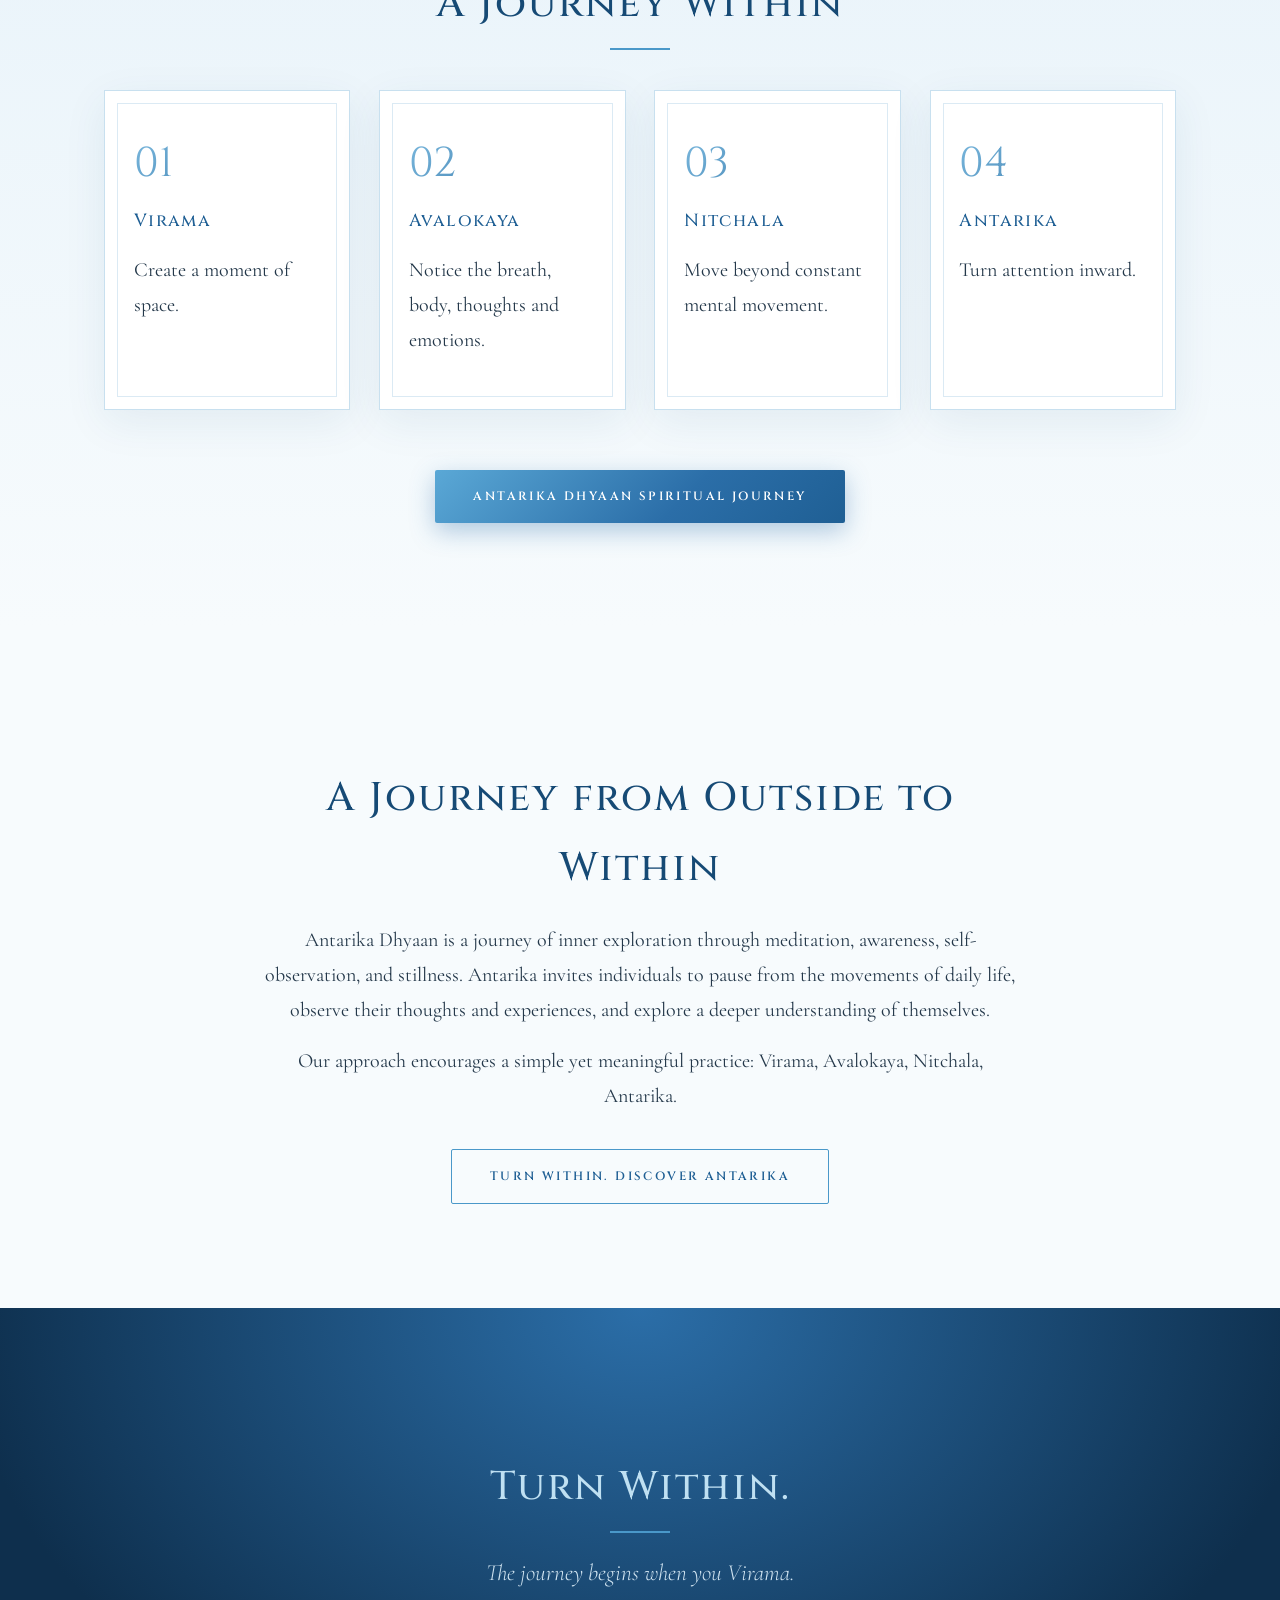
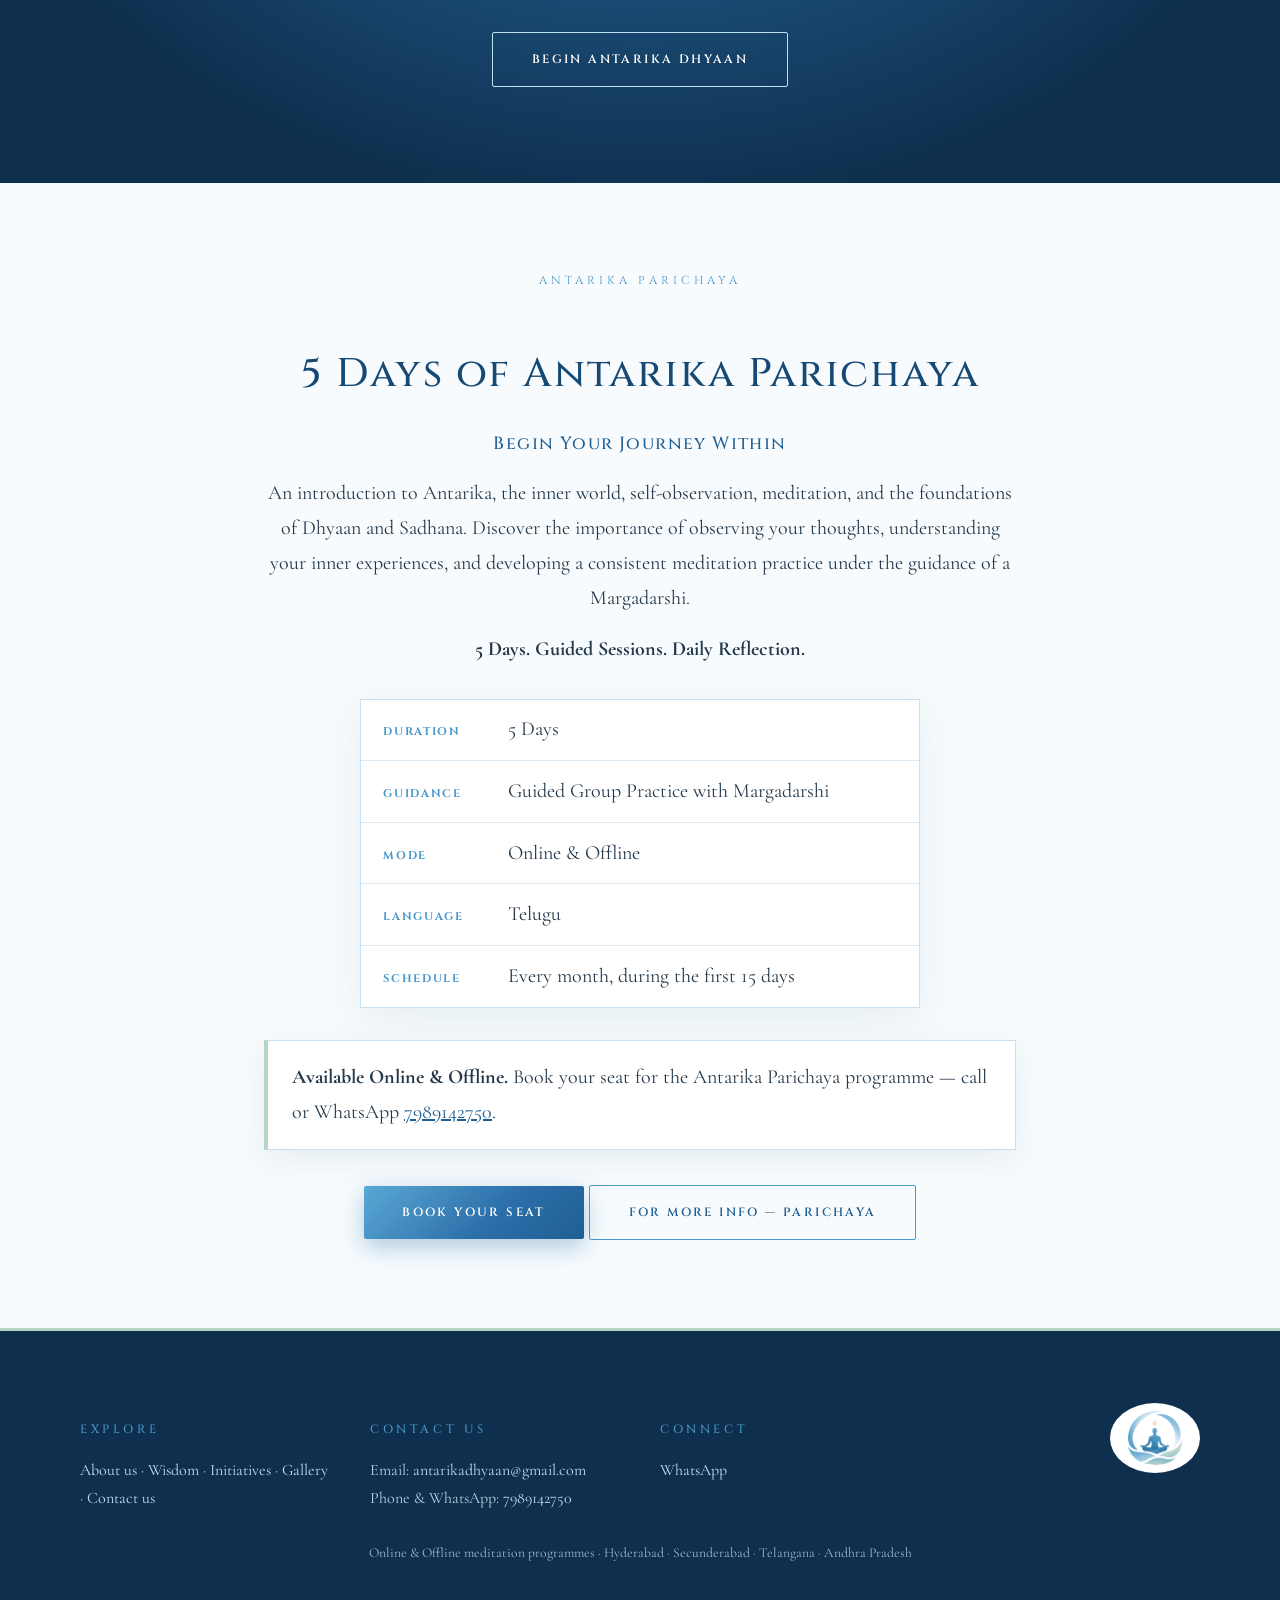
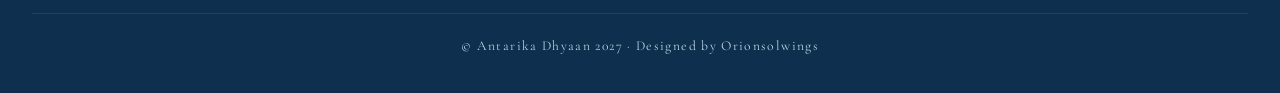
==== commit 6e585670: "Online & Offline booking, remove free offer, local SEO, Kuruvapuram gallery Co-Authored-By: Claude S" ====
--- a/index.html
+++ b/index.html
@@ -1,9 +1,9 @@
-<!doctype html><html lang="en"><head><meta charset="utf-8"><meta name="viewport" content="width=device-width,initial-scale=1"><title>Antarika Dhyaan — Turn Within</title><meta name="description" content="Antarika Dhyaan — a journey from outside to within through meditation, awareness and stillness."><link rel="preconnect" href="https://fonts.googleapis.com"><link href="https://fonts.googleapis.com/css2?family=Cinzel:wght@400;500;600&family=Cormorant+Garamond:ital,wght@0,300;0,400;0,500;1,400&family=Inter:wght@300;400;500&display=swap" rel="stylesheet"><link rel="stylesheet" href="style.css"><link rel="canonical" href="https://antarikadhyaan.com/"><meta name="robots" content="index,follow"><meta name="theme-color" content="#ffffff"><meta property="og:type" content="website"><meta property="og:site_name" content="Antarika Dhyaan"><meta property="og:title" content="Antarika Dhyaan — Turn Within"><meta property="og:description" content="Antarika Dhyaan — a journey from outside to within through meditation, awareness and stillness."><meta property="og:url" content="https://antarikadhyaan.com/"><meta property="og:image" content="https://antarikadhyaan.com/logo-full.png"><meta name="twitter:card" content="summary"><link rel="icon" type="image/png" href="logo-mark.png"></head><body class="home"><header class="site"><a class="brand" href="index.html"><img class="logo" src="logo-mark.png" alt="Antarika logo"><span>ANTARIKA<small>DHYAAN</small></span></a>
+<!doctype html><html lang="en"><head><meta charset="utf-8"><meta name="viewport" content="width=device-width,initial-scale=1"><title>Antarika Dhyaan — Meditation &amp; Mindfulness Programmes Online &amp; Offline | Hyderabad, Telangana</title><meta name="description" content="Antarika Dhyaan offers guided meditation, mindfulness and inner wellness programmes in Telugu, Online &amp; Offline, for Hyderabad, Secunderabad, Telangana and Andhra Pradesh. Book your seat today."><link rel="preconnect" href="https://fonts.googleapis.com"><link href="https://fonts.googleapis.com/css2?family=Cinzel:wght@400;500;600&family=Cormorant+Garamond:ital,wght@0,300;0,400;0,500;1,400&family=Inter:wght@300;400;500&display=swap" rel="stylesheet"><link rel="stylesheet" href="style.css"><meta name="keywords" content="meditation, Antarika Dhyaan, mindfulness, Dhyaan, Sadhana, online meditation, offline meditation, meditation classes in Hyderabad, meditation in Secunderabad, meditation Telangana, meditation Andhra Pradesh, Telugu meditation"><meta name="geo.region" content="IN-TG"><meta name="geo.placename" content="Hyderabad"><link rel="canonical" href="https://antarikadhyaan.com/"><meta name="robots" content="index,follow"><meta name="theme-color" content="#ffffff"><meta property="og:type" content="website"><meta property="og:site_name" content="Antarika Dhyaan"><meta property="og:title" content="Antarika Dhyaan — Meditation &amp; Mindfulness Programmes Online &amp; Offline | Hyderabad, Telangana"><meta property="og:description" content="Antarika Dhyaan offers guided meditation, mindfulness and inner wellness programmes in Telugu, Online &amp; Offline, for Hyderabad, Secunderabad, Telangana and Andhra Pradesh. Book your seat today."><meta property="og:url" content="https://antarikadhyaan.com/"><meta property="og:image" content="https://antarikadhyaan.com/logo-full.png"><meta name="twitter:card" content="summary"><link rel="icon" type="image/png" href="logo-mark.png"><script type="application/ld+json">{"@context":"https://schema.org","@type":"Organization","name":"Antarika Dhyaan","url":"https://antarikadhyaan.com/","logo":"https://antarikadhyaan.com/logo-mark.png","email":"antarikadhyaan@gmail.com","telephone":"+917989142750","description":"Meditation, mindfulness and inner wellness programmes, Online and Offline.","areaServed":["Hyderabad","Secunderabad","Telangana","Andhra Pradesh","India"],"availableLanguage":["Telugu","English"]}</script></head><body class="home"><header class="site"><a class="brand" href="index.html"><img class="logo" src="logo-mark.png" alt="Antarika logo"><span>ANTARIKA<small>DHYAAN</small></span></a>
 <button class="burger" aria-label="Menu" onclick="document.body.classList.toggle('open')">☰</button>
 <nav><a href="index.html" class="on">Home</a><div class="dd"><a href="about.html">Antarika ▾</a><div class="menu"><a href="about.html">About us</a><a href="wisdom.html">Wisdom</a><a href="parichaya.html">Parichaya</a></div></div><a href="initiatives.html">Initiatives</a><a href="gallery.html">Gallery</a><a href="contact.html">Contact us</a></nav>
-<a class="btn small" href="contact.html">Begin Your Journey</a></header><main>
+<a class="btn small" href="contact.html">Book Your Seat</a></header><main>
 <section class="hero"><div class="stars"></div><svg class="mandala" viewBox="0 0 400 400" aria-hidden="true"><g fill="none" stroke="currentColor" stroke-width=".8"><circle cx="200" cy="200" r="195"/><circle cx="200" cy="200" r="170" stroke-dasharray="2 6"/><circle cx="200" cy="200" r="60"/><circle cx="200" cy="200" r="30"/><ellipse cx="200" cy="105" rx="14" ry="60" transform="rotate(0 200 200)"/><ellipse cx="200" cy="105" rx="14" ry="60" transform="rotate(22.5 200 200)"/><ellipse cx="200" cy="105" rx="14" ry="60" transform="rotate(45 200 200)"/><ellipse cx="200" cy="105" rx="14" ry="60" transform="rotate(67.5 200 200)"/><ellipse cx="200" cy="105" rx="14" ry="60" transform="rotate(90 200 200)"/><ellipse cx="200" cy="105" rx="14" ry="60" transform="rotate(112.5 200 200)"/><ellipse cx="200" cy="105" rx="14" ry="60" transform="rotate(135 200 200)"/><ellipse cx="200" cy="105" rx="14" ry="60" transform="rotate(157.5 200 200)"/><ellipse cx="200" cy="105" rx="14" ry="60" transform="rotate(180 200 200)"/><ellipse cx="200" cy="105" rx="14" ry="60" transform="rotate(202.5 200 200)"/><ellipse cx="200" cy="105" rx="14" ry="60" transform="rotate(225 200 200)"/><ellipse cx="200" cy="105" rx="14" ry="60" transform="rotate(247.5 200 200)"/><ellipse cx="200" cy="105" rx="14" ry="60" transform="rotate(270 200 200)"/><ellipse cx="200" cy="105" rx="14" ry="60" transform="rotate(292.5 200 200)"/><ellipse cx="200" cy="105" rx="14" ry="60" transform="rotate(315 200 200)"/><ellipse cx="200" cy="105" rx="14" ry="60" transform="rotate(337.5 200 200)"/><ellipse cx="200" cy="140" rx="9" ry="34" transform="rotate(22.5 200 200)"/><ellipse cx="200" cy="140" rx="9" ry="34" transform="rotate(67.5 200 200)"/><ellipse cx="200" cy="140" rx="9" ry="34" transform="rotate(112.5 200 200)"/><ellipse cx="200" cy="140" rx="9" ry="34" transform="rotate(157.5 200 200)"/><ellipse cx="200" cy="140" rx="9" ry="34" transform="rotate(202.5 200 200)"/><ellipse cx="200" cy="140" rx="9" ry="34" transform="rotate(247.5 200 200)"/><ellipse cx="200" cy="140" rx="9" ry="34" transform="rotate(292.5 200 200)"/><ellipse cx="200" cy="140" rx="9" ry="34" transform="rotate(337.5 200 200)"/></g></svg><div class="sun"></div><div class="water"></div>
-<div class="inner"><img class="hero-logo" src="logo-mark.png" alt="Antarika"><p class="eyebrow">Virama · Avalokaya · Nitchala · Antarika</p><h1>Discover Your<br><em>Inner Space</em></h1><div class="orn"><i></i><b>✦</b><i></i></div><p class="lead">Meditation · Mindfulness · Inner Wellness</p><a class="btn" href="contact.html">Begin Your Journey</a></div></section>
+<div class="inner"><img class="hero-logo" src="logo-mark.png" alt="Antarika"><p class="eyebrow">Virama · Avalokaya · Nitchala · Antarika</p><h1>Discover Your<br><em>Inner Space</em></h1><div class="orn"><i></i><b>✦</b><i></i></div><p class="lead">Meditation · Mindfulness · Inner Wellness</p><a class="btn" href="contact.html">Book Your Seat</a></div></section>
 <section class="wrap narrow center"><h2>Antarika Philosophy</h2><h3>From Outside to Within</h3><p>In the movement of life, we often look outward for answers. Antarika invites you to turn inward.</p><p>Antarika Dhyaan is an approach to meditation that encourages Virama, Avalokaya, Nitchala, Antarika.</p></section>
 <section class="band"><div class="wrap"><h2 class="center">A Journey Within</h2><div class="steps">
 <div><span>01</span><h3>Virama</h3><p>Create a moment of space.</p></div><div><span>02</span><h3>Avalokaya</h3><p>Notice the breath, body, thoughts and emotions.</p></div><div><span>03</span><h3>Nitchala</h3><p>Move beyond constant mental movement.</p></div><div><span>04</span><h3>Antarika</h3><p>Turn attention inward.</p></div></div>
@@ -12,9 +12,9 @@
 <section class="band dark center"><div class="wrap narrow"><h2>Turn Within.</h2><p class="lead">The journey begins when you Virama.</p><a class="btn light" href="initiatives.html">Begin Antarika Dhyaan</a></div></section>
 <section class="wrap narrow center"><p class="eyebrow">Antarika Parichaya</p><h2>5 Days of Antarika Parichaya</h2><h3>Begin Your Journey Within</h3><p>An introduction to Antarika, the inner world, self-observation, meditation, and the foundations of Dhyaan and Sadhana. Discover the importance of observing your thoughts, understanding your inner experiences, and developing a consistent meditation practice under the guidance of a Margadarshi.</p>
 <p><strong>5 Days. Guided Sessions. Daily Reflection.</strong></p>
-<ul class="facts"><li><b>Duration</b> 5 Days</li><li><b>Guidance</b> Guided Group Practice with Margadarshi</li><li><b>Language</b> Telugu</li><li><b>Schedule</b> Every month, during the first 15 days</li></ul>
-<p class="note">FREE participation for the first 5 Sadhakas from November to January. Start your Antarika journey within!</p><a class="btn" href="parichaya.html">For more info — Parichaya</a></section></main><footer><div class="fcols"><div><h4>Explore</h4><p><a href="about.html">About us</a> · <a href="wisdom.html">Wisdom</a> · <a href="initiatives.html">Initiatives</a> · <a href="gallery.html">Gallery</a> · <a href="contact.html">Contact us</a></p></div>
+<ul class="facts"><li><b>Duration</b> 5 Days</li><li><b>Guidance</b> Guided Group Practice with Margadarshi</li><li><b>Mode</b> Online &amp; Offline</li><li><b>Language</b> Telugu</li><li><b>Schedule</b> Every month, during the first 15 days</li></ul>
+<p class="note"><strong>Available Online &amp; Offline.</strong> Book your seat for the Antarika Parichaya programme — call or WhatsApp <a href="tel:+917989142750">7989142750</a>.</p><a class="btn" href="contact.html">Book Your Seat</a> <a class="btn ghost" href="parichaya.html">For more info — Parichaya</a></section></main><footer><div class="fcols"><div><h4>Explore</h4><p><a href="about.html">About us</a> · <a href="wisdom.html">Wisdom</a> · <a href="initiatives.html">Initiatives</a> · <a href="gallery.html">Gallery</a> · <a href="contact.html">Contact us</a></p></div>
 <div><h4>Contact us</h4><p>Email: <a href="mailto:antarikadhyaan@gmail.com">antarikadhyaan@gmail.com</a><br>Phone &amp; WhatsApp: <a href="tel:+917989142750">7989142750</a></p></div>
 <div><h4>Connect</h4><p><a href="https://wa.me/917989142750" target="_blank" rel="noopener">WhatsApp</a></p></div>
 <div class="flogo"><img class="logo" src="logo-mark.png" alt="Antarika logo"></div></div>
-<p class="copy">© Antarika Dhyaan 2027 · Designed by Orionsolwings</p></footer><script>const io=new IntersectionObserver(e=>e.forEach(x=>{if(x.isIntersecting){x.target.classList.add("in");io.unobserve(x.target)}}),{threshold:.12});document.querySelectorAll("main section:not(.hero):not(.banner) > *, .wrap > .cards > div, .steps > div, .cards > div").forEach((el,i)=>{el.classList.add("rv");io.observe(el)});addEventListener("scroll",()=>document.body.classList.toggle("scrolled",scrollY>40),{passive:true});</script></body></html>+<p class="areas">Online &amp; Offline meditation programmes · Hyderabad · Secunderabad · Telangana · Andhra Pradesh</p><p class="copy">© Antarika Dhyaan 2027 · Designed by Orionsolwings</p></footer><script>const io=new IntersectionObserver(e=>e.forEach(x=>{if(x.isIntersecting){x.target.classList.add("in");io.unobserve(x.target)}}),{threshold:.12});document.querySelectorAll("main section:not(.hero):not(.banner) > *, .wrap > .cards > div, .steps > div, .cards > div").forEach((el,i)=>{el.classList.add("rv");io.observe(el)});addEventListener("scroll",()=>document.body.classList.toggle("scrolled",scrollY>40),{passive:true});</script></body></html>
--- a/style.css
+++ b/style.css
@@ -124,3 +124,5 @@
 .hero-logo{display:block;margin:0 auto .8rem}
 .banner .mandala{animation:none;left:50%;top:50%;margin:0;transform:translate(-50%,-50%)}
 .banner .mandala g{transform-origin:200px 200px;animation:spin 140s linear infinite}
+
+.gal{margin:2rem auto;max-width:520px}.gal img{width:100%;height:auto;border-radius:12px;box-shadow:0 10px 30px rgba(22,74,117,.15)}.gal figcaption{text-align:center;margin-top:.8rem;color:#5d7487}.areas{text-align:center;font-size:.85rem;opacity:.85;margin:1rem 0 .3rem}
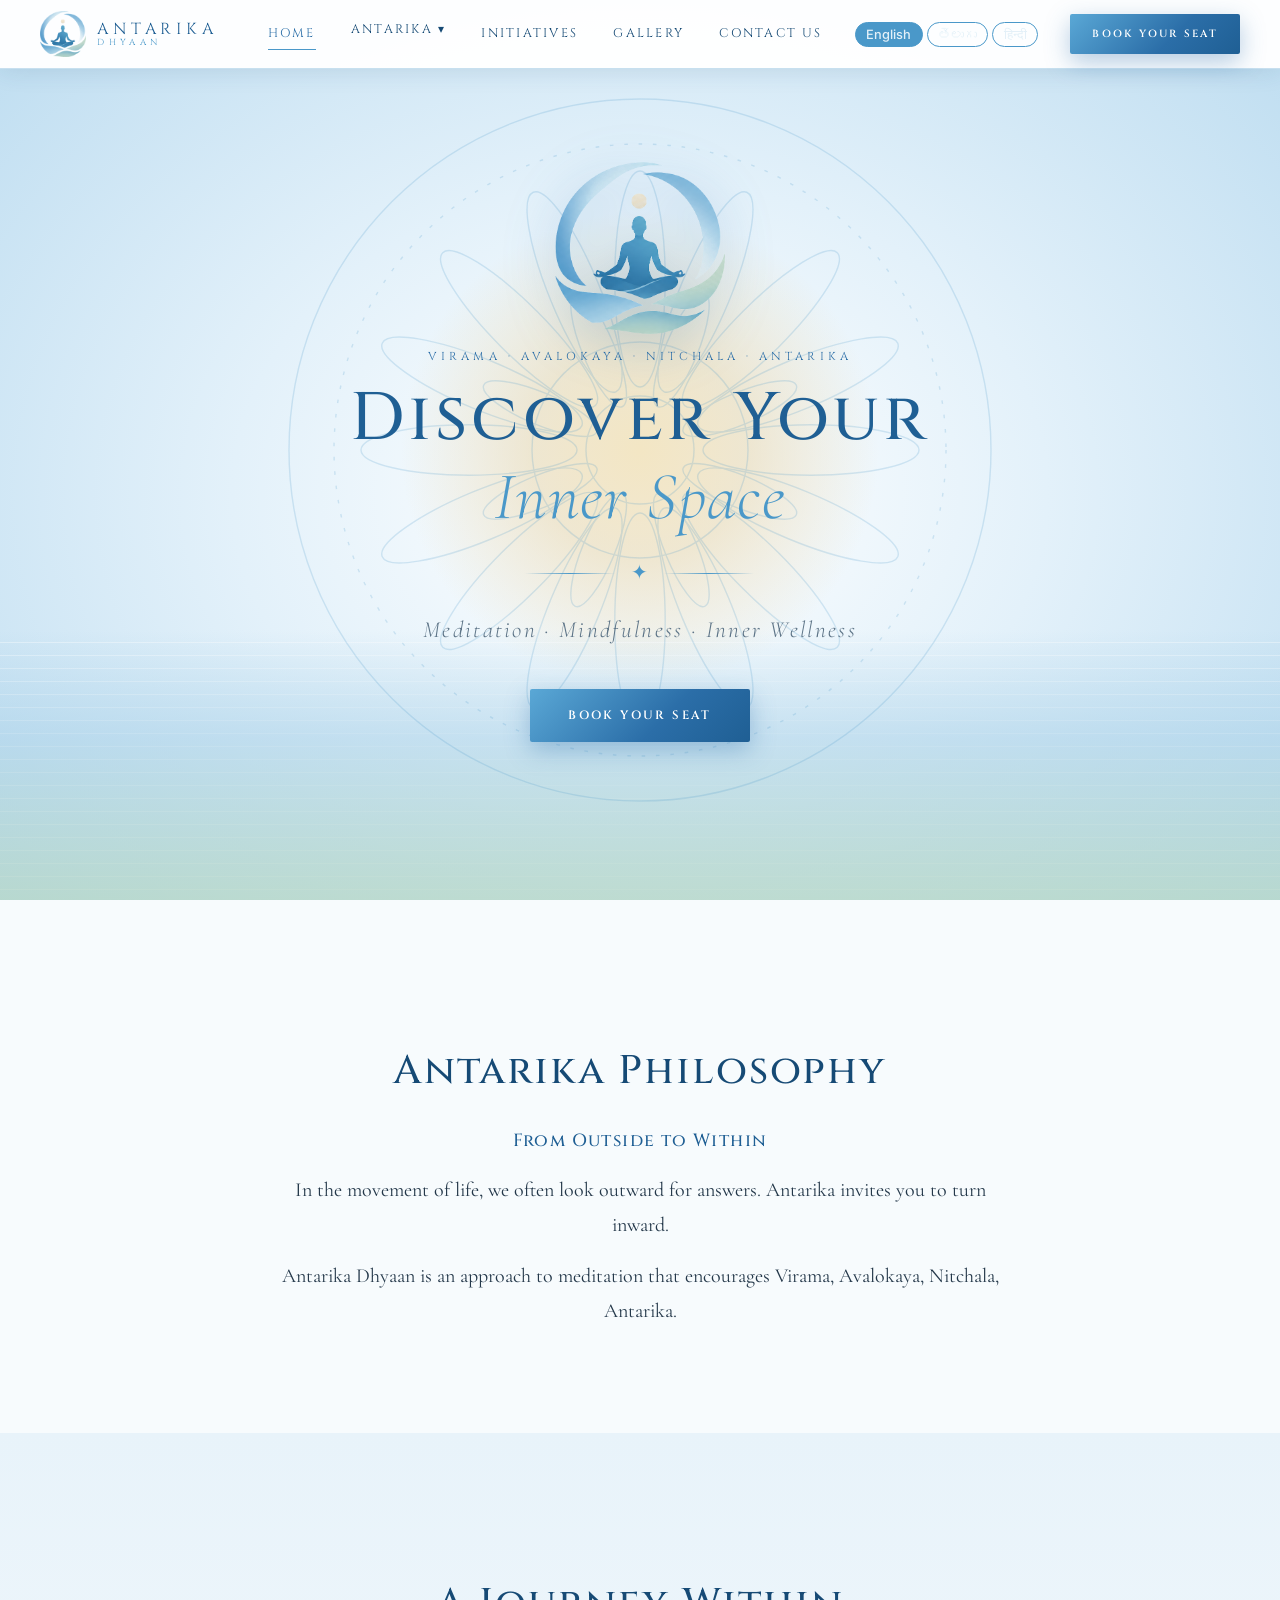
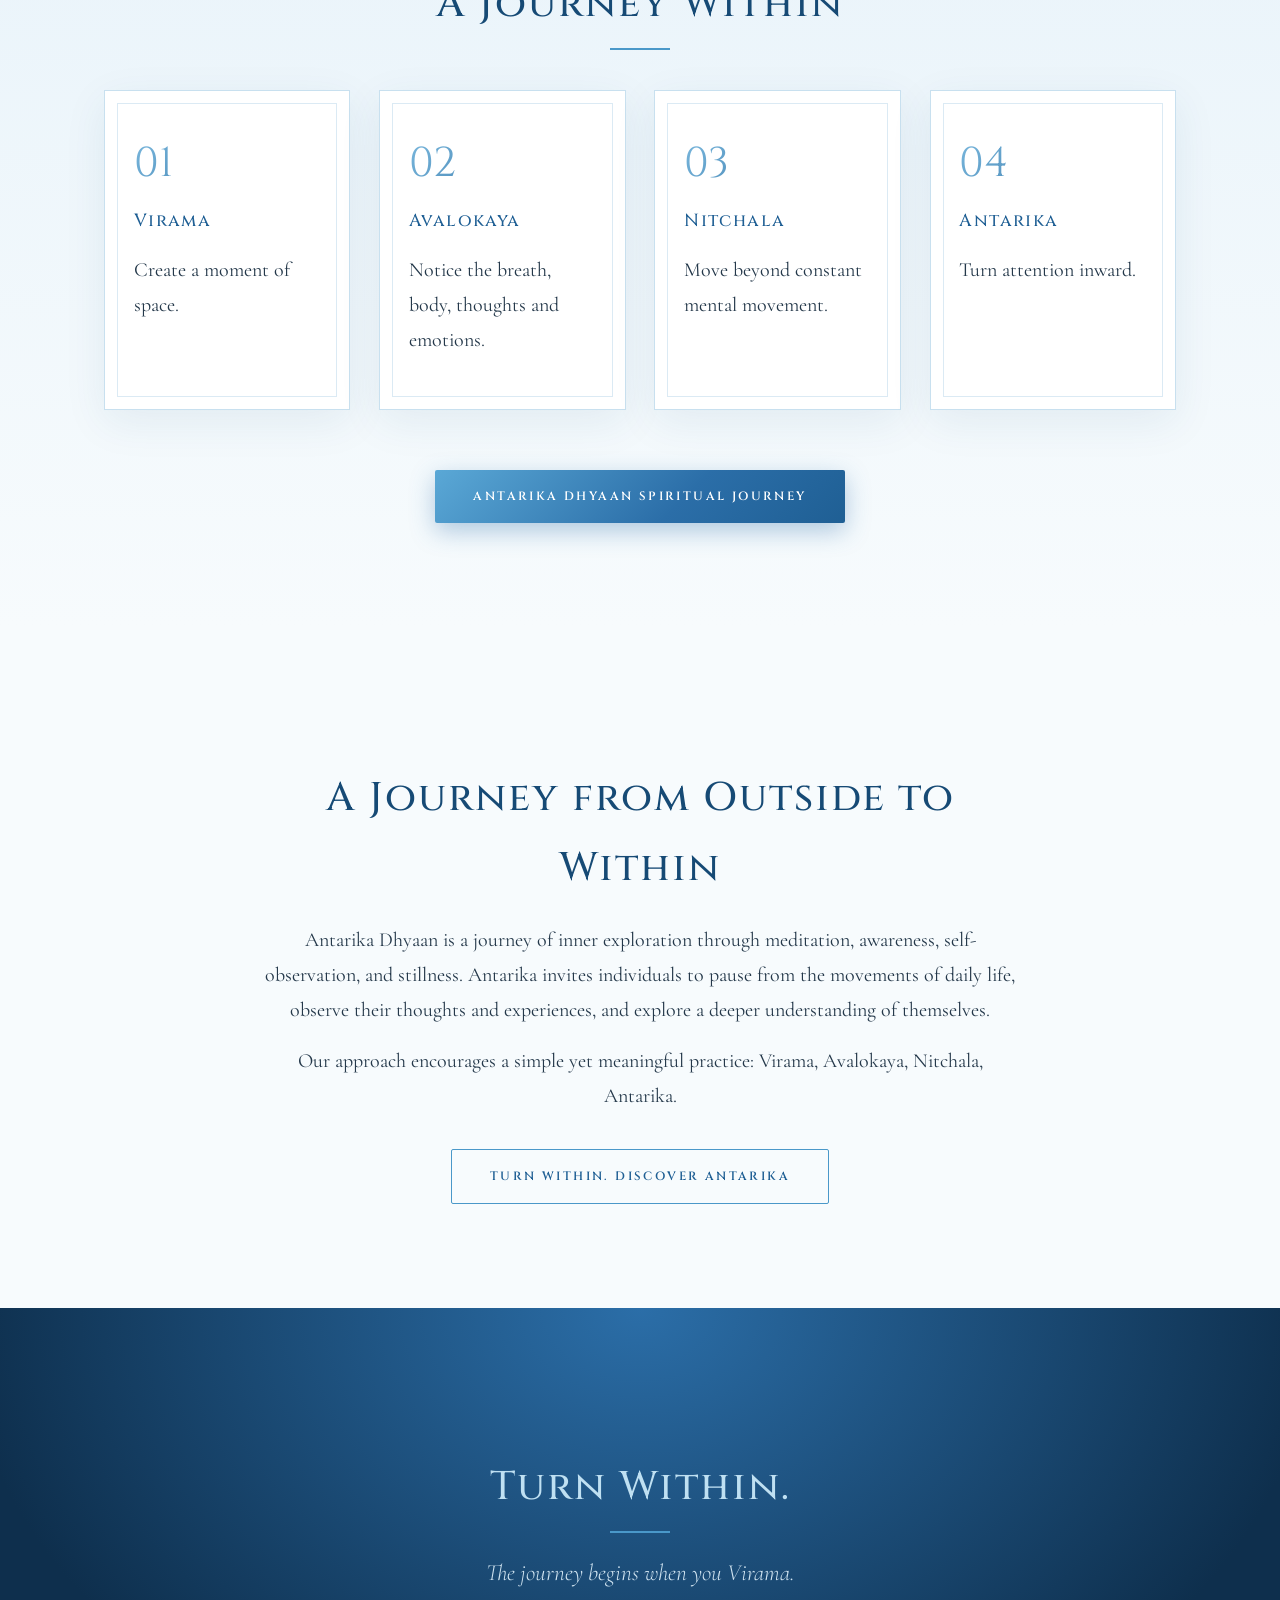
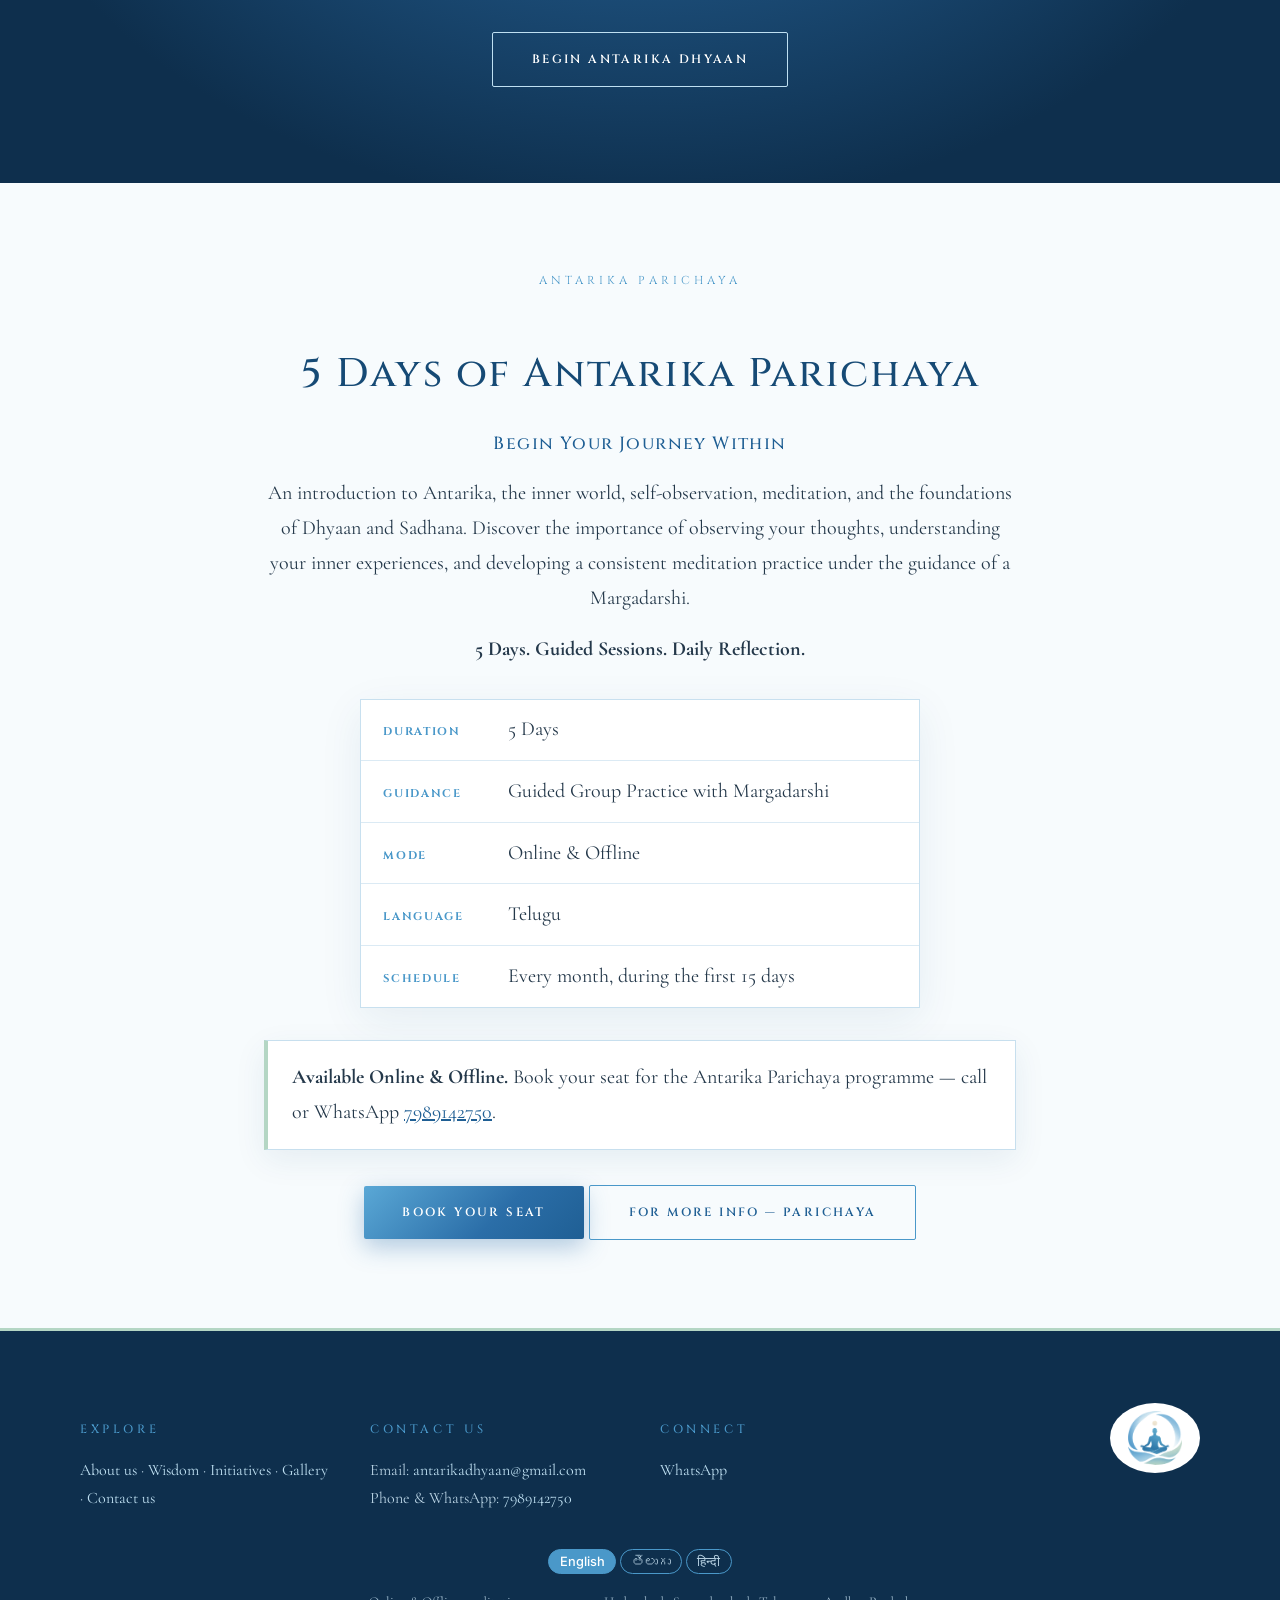
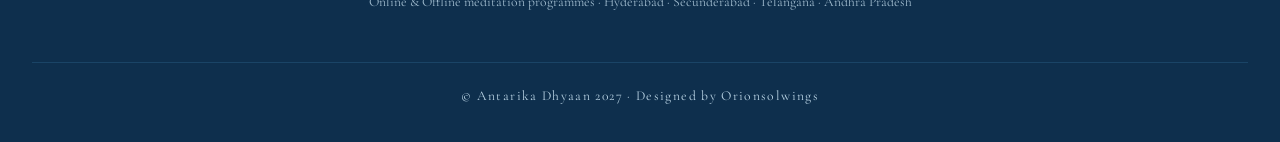
==== commit b0ea148d: "Add English/Telugu/Hindi language switcher (header and footer) Co-Authored-By: Claude Sonnet 5.5 <no" ====
--- a/index.html
+++ b/index.html
@@ -17,4 +17,4 @@
 <div><h4>Contact us</h4><p>Email: <a href="mailto:antarikadhyaan@gmail.com">antarikadhyaan@gmail.com</a><br>Phone &amp; WhatsApp: <a href="tel:+917989142750">7989142750</a></p></div>
 <div><h4>Connect</h4><p><a href="https://wa.me/917989142750" target="_blank" rel="noopener">WhatsApp</a></p></div>
 <div class="flogo"><img class="logo" src="logo-mark.png" alt="Antarika logo"></div></div>
-<p class="areas">Online &amp; Offline meditation programmes · Hyderabad · Secunderabad · Telangana · Andhra Pradesh</p><p class="copy">© Antarika Dhyaan 2027 · Designed by Orionsolwings</p></footer><script>const io=new IntersectionObserver(e=>e.forEach(x=>{if(x.isIntersecting){x.target.classList.add("in");io.unobserve(x.target)}}),{threshold:.12});document.querySelectorAll("main section:not(.hero):not(.banner) > *, .wrap > .cards > div, .steps > div, .cards > div").forEach((el,i)=>{el.classList.add("rv");io.observe(el)});addEventListener("scroll",()=>document.body.classList.toggle("scrolled",scrollY>40),{passive:true});</script></body></html>+<p class="areas">Online &amp; Offline meditation programmes · Hyderabad · Secunderabad · Telangana · Andhra Pradesh</p><p class="copy">© Antarika Dhyaan 2027 · Designed by Orionsolwings</p></footer><script>const io=new IntersectionObserver(e=>e.forEach(x=>{if(x.isIntersecting){x.target.classList.add("in");io.unobserve(x.target)}}),{threshold:.12});document.querySelectorAll("main section:not(.hero):not(.banner) > *, .wrap > .cards > div, .steps > div, .cards > div").forEach((el,i)=>{el.classList.add("rv");io.observe(el)});addEventListener("scroll",()=>document.body.classList.toggle("scrolled",scrollY>40),{passive:true});</script><script src="i18n.js" defer></script></body></html>
--- a/style.css
+++ b/style.css
@@ -126,3 +126,18 @@
 .banner .mandala g{transform-origin:200px 200px;animation:spin 140s linear infinite}
 
 .gal{margin:2rem auto;max-width:520px}.gal img{width:100%;height:auto;border-radius:12px;box-shadow:0 10px 30px rgba(22,74,117,.15)}.gal figcaption{text-align:center;margin-top:.8rem;color:#5d7487}.areas{text-align:center;font-size:.85rem;opacity:.85;margin:1rem 0 .3rem}
+.gal{width:100%;max-width:320px;margin:2rem auto;padding:0;box-sizing:border-box}.gal a{display:block}.gal img{display:block;width:100%;max-width:100%;height:auto;box-sizing:border-box}
+@media(max-width:480px){.gal{max-width:260px}}
+.lang{display:inline-flex;gap:.25rem;align-items:center;flex-wrap:wrap}
+.lang button{background:transparent;border:1px solid var(--gold);color:var(--gold2);padding:.25rem .65rem;border-radius:999px;font:500 .8rem/1.2 'Inter',system-ui,sans-serif;cursor:pointer;letter-spacing:0;text-transform:none}
+.lang button:hover{background:rgba(74,152,201,.2)}
+.lang button[aria-pressed="true"]{background:var(--gold);color:#fff;border-color:var(--gold)}
+header.site .lang.top{order:0}
+footer .lang.foot{display:flex;justify-content:center;margin:1.5rem auto .5rem;width:100%}
+footer .lang.foot button{color:#b9d3e4}
+footer .lang.foot button[aria-pressed="true"]{color:#fff}
+body:not(.scrolled) header.site .lang button{color:#e3f0f8}
+@media(max-width:900px){header.site .lang.top{order:1;margin-left:auto}header.site .burger{order:2;margin-left:.6rem}header.site nav{order:3}header.site .btn.small{order:4}}
+html[lang="te"] body,html[lang="te"] h1,html[lang="te"] h2,html[lang="te"] h3,html[lang="te"] h4,html[lang="te"] p,html[lang="te"] nav,html[lang="te"] a,html[lang="te"] label,html[lang="te"] .stage,html[lang="te"] li,html[lang="te"] em,html[lang="te"] strong,html[lang="te"] .eyebrow,html[lang="te"] .btn,html[lang="te"] input,html[lang="te"] select,html[lang="te"] button{font-family:'Noto Sans Telugu','Inter',sans-serif;letter-spacing:normal;text-transform:none}
+html[lang="hi"] body,html[lang="hi"] h1,html[lang="hi"] h2,html[lang="hi"] h3,html[lang="hi"] h4,html[lang="hi"] p,html[lang="hi"] nav,html[lang="hi"] a,html[lang="hi"] label,html[lang="hi"] .stage,html[lang="hi"] li,html[lang="hi"] em,html[lang="hi"] strong,html[lang="hi"] .eyebrow,html[lang="hi"] .btn,html[lang="hi"] input,html[lang="hi"] select,html[lang="hi"] button{font-family:'Noto Sans Devanagari','Inter',sans-serif;letter-spacing:normal;text-transform:none}
+html[lang="te"] .lang button,html[lang="hi"] .lang button{font-size:.8rem}
